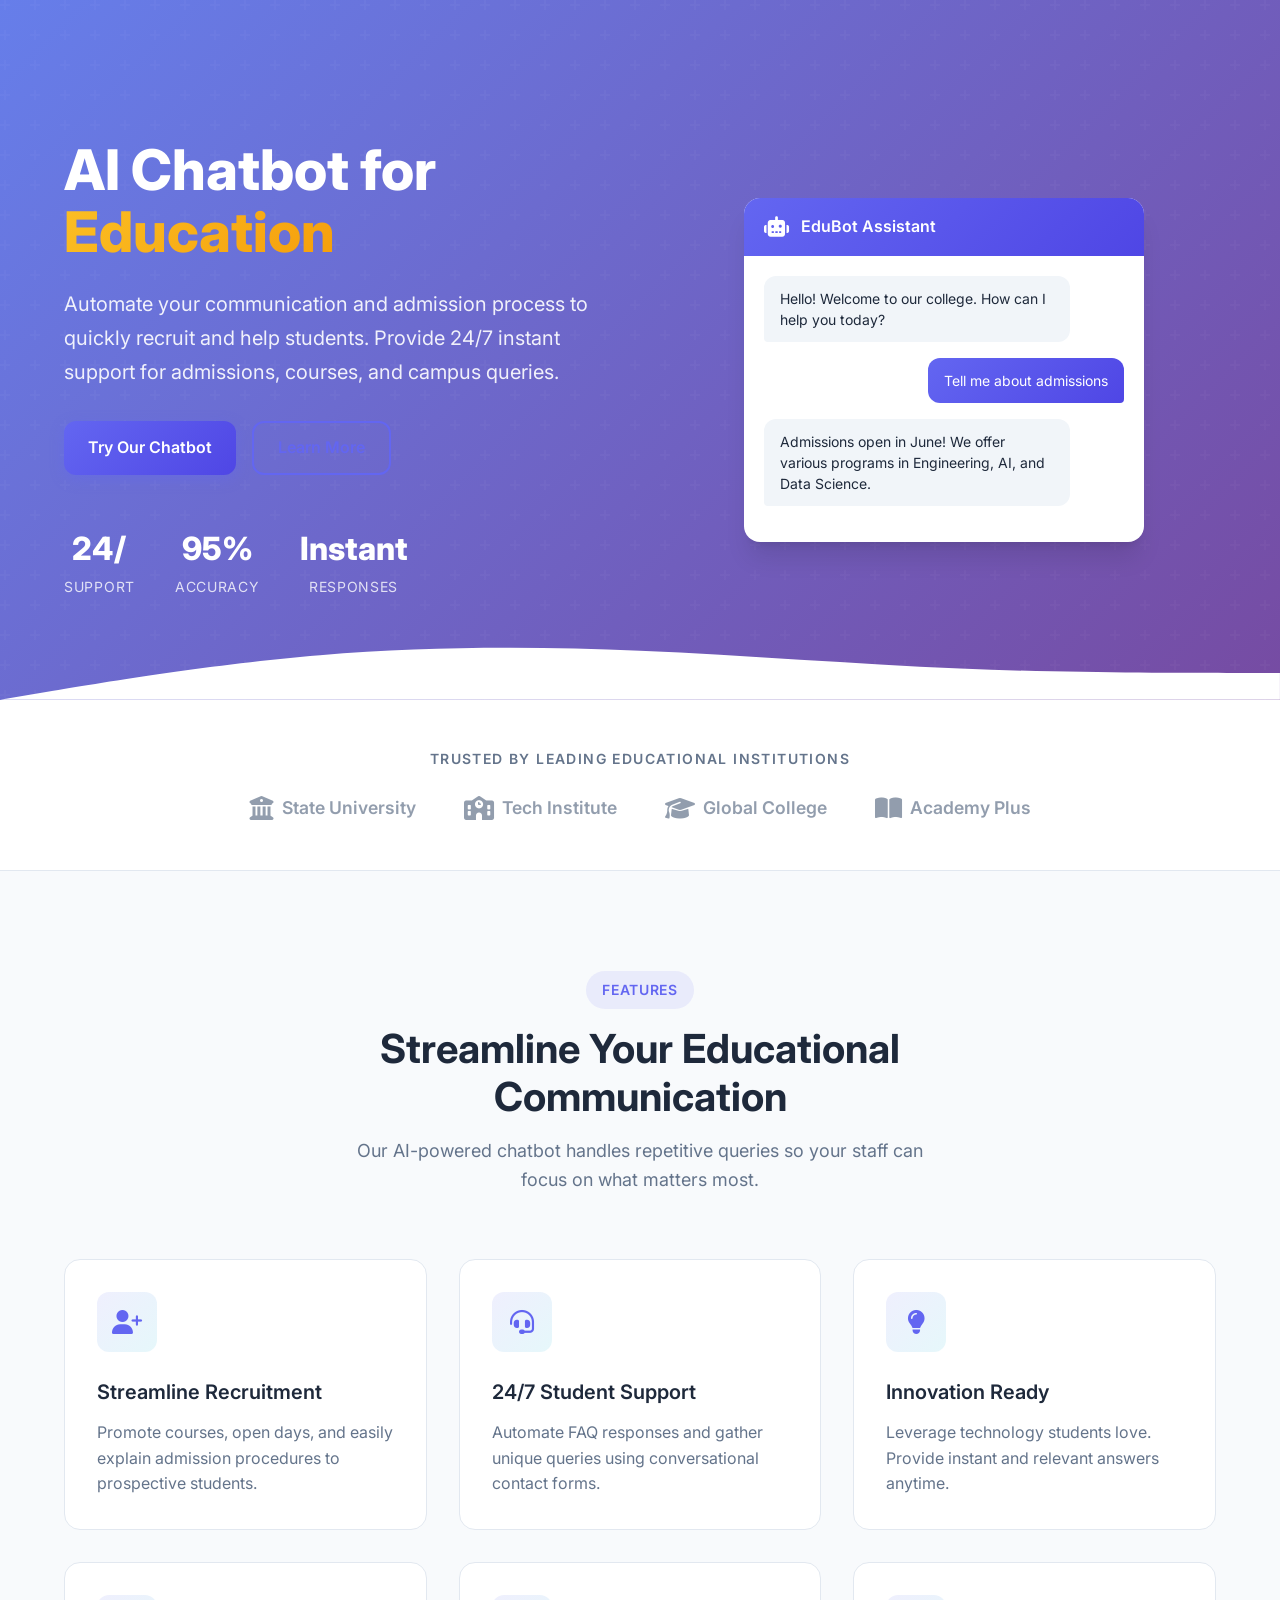
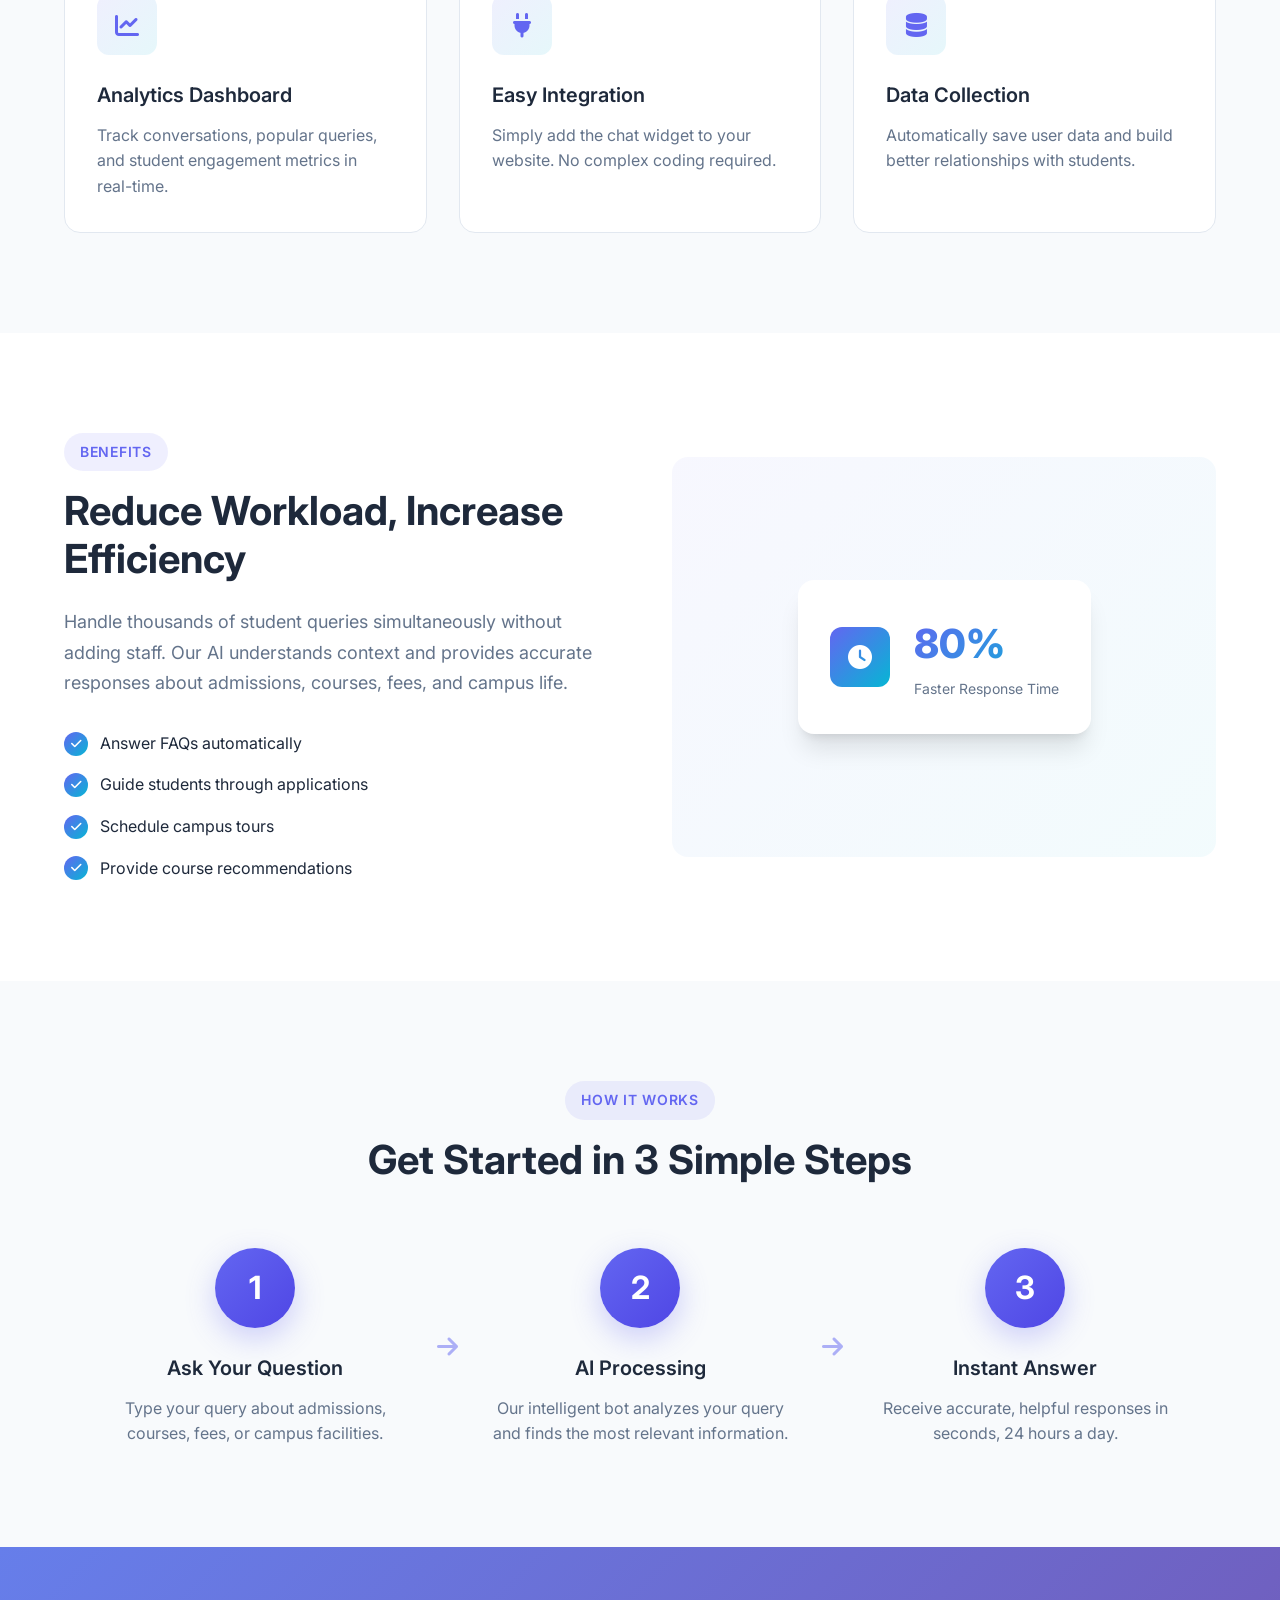
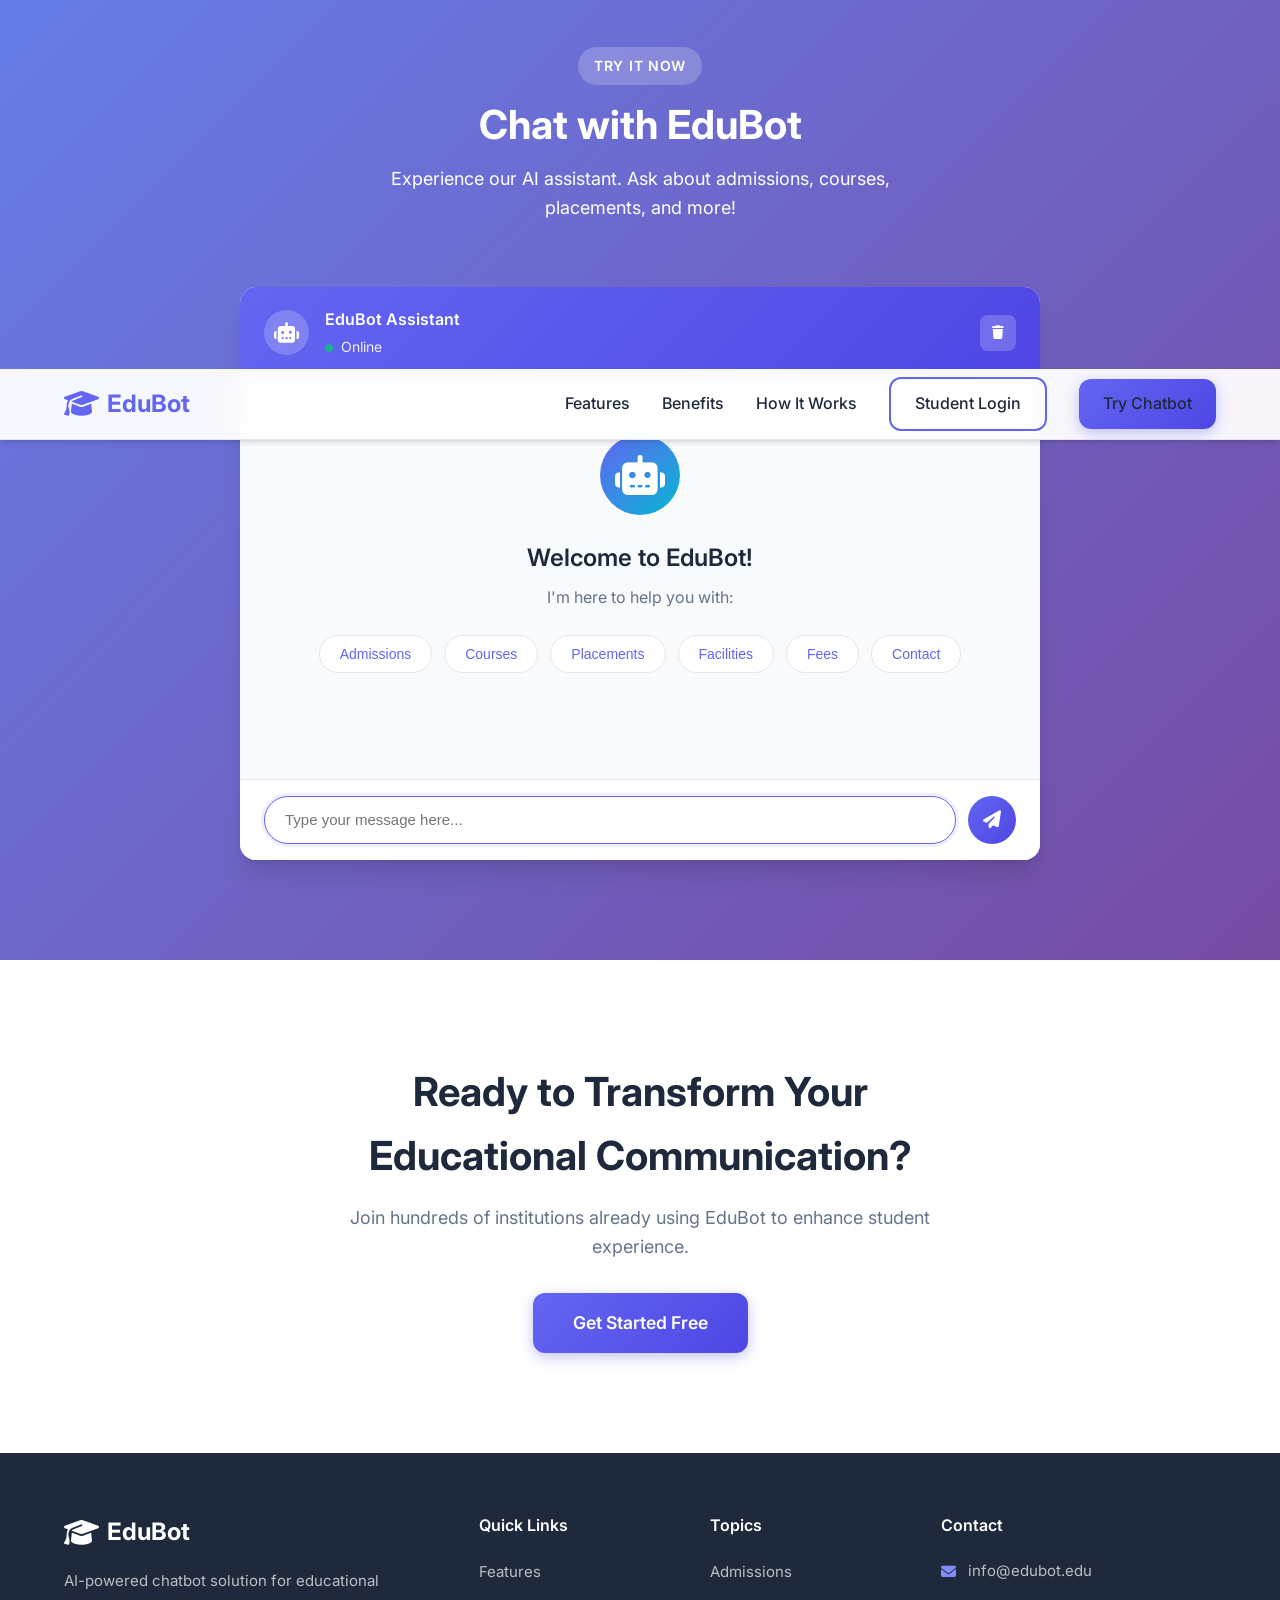
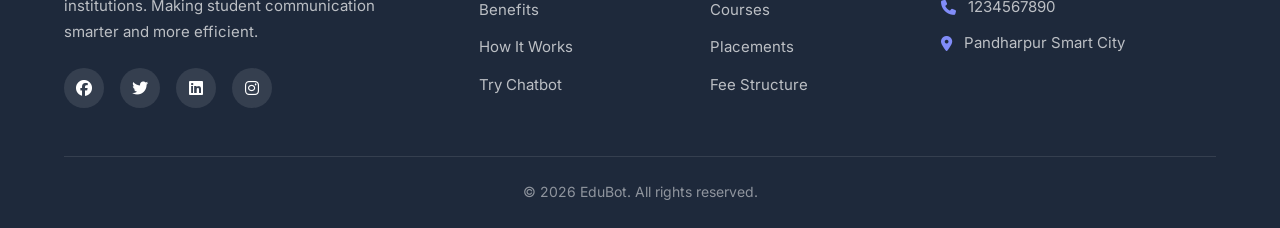
==== frontend/templates/index.html @ 11e08b1c "auth changes" ====
<!DOCTYPE html>
<html lang="en">
<head>
    <meta charset="UTF-8">
    <meta name="viewport" content="width=device-width, initial-scale=1.0">
    <title>EduBot - AI Chatbot for Education</title>
    <link rel="stylesheet" href="/static/style.css">
    <link href="https://fonts.googleapis.com/css2?family=Inter:wght@400;500;600;700&display=swap" rel="stylesheet">
    <link rel="stylesheet" href="https://cdnjs.cloudflare.com/ajax/libs/font-awesome/6.4.0/css/all.min.css">
</head>
<body>
    <!-- Navigation -->
    <nav class="navbar">
        <div class="container">
            <div class="nav-brand">
                <i class="fas fa-graduation-cap"></i>
                <span>EduBot</span>
            </div>
            <ul class="nav-links">
                <li><a href="#features">Features</a></li>
                <li><a href="#benefits">Benefits</a></li>
                <li><a href="#how-it-works">How It Works</a></li>
                <li><a href="/login" class="btn-secondary">Student Login</a></li>
                <li><a href="#chat-section" class="btn-primary">Try Chatbot</a></li>
            </ul>
            <div class="hamburger">
                <span></span>
                <span></span>
                <span></span>
            </div>
        </div>
    </nav>

    <!-- Hero Section -->
    <section class="hero">
        <div class="container">
            <div class="hero-content">
                <h1>AI Chatbot for <span class="gradient-text">Education</span></h1>
                <p>Automate your communication and admission process to quickly recruit and help students. Provide 24/7 instant support for admissions, courses, and campus queries.</p>
                <div class="hero-buttons">
                    <a href="#chat-section" class="btn-primary">Try Our Chatbot</a>
                    <a href="#features" class="btn-secondary">Learn More</a>
                </div>
                <div class="hero-stats">
                    <div class="stat">
                        <span class="stat-number">24/7</span>
                        <span class="stat-label">Support</span>
                    </div>
                    <div class="stat">
                        <span class="stat-number">95%</span>
                        <span class="stat-label">Accuracy</span>
                    </div>
                    <div class="stat">
                        <span class="stat-number">Instant</span>
                        <span class="stat-label">Responses</span>
                    </div>
                </div>
            </div>
            <div class="hero-image">
                <div class="chat-preview">
                    <div class="chat-header">
                        <i class="fas fa-robot"></i>
                        <span>EduBot Assistant</span>
                    </div>
                    <div class="chat-messages">
                        <div class="message bot">
                            <div class="message-content">
                                Hello! Welcome to our college. How can I help you today?
                            </div>
                        </div>
                        <div class="message user">
                            <div class="message-content">
                                Tell me about admissions
                            </div>
                        </div>
                        <div class="message bot">
                            <div class="message-content">
                                Admissions open in June! We offer various programs in Engineering, AI, and Data Science.
                            </div>
                        </div>
                    </div>
                </div>
            </div>
        </div>
        <div class="hero-wave">
            <svg viewBox="0 0 1440 120" fill="none" xmlns="http://www.w3.org/2000/svg">
                <path d="M0 120L60 110C120 100 240 80 360 70C480 60 600 60 720 65C840 70 960 80 1080 85C1200 90 1320 90 1380 90L1440 90V120H1380C1320 120 1200 120 1080 120C960 120 840 120 720 120C600 120 480 120 360 120C240 120 120 120 60 120H0Z" fill="white"/>
            </svg>
        </div>
    </section>

    <!-- Trusted By Section -->
    <section class="trusted-by">
        <div class="container">
            <p class="trusted-text">Trusted by leading educational institutions</p>
            <div class="logos">
                <div class="logo"><i class="fas fa-university"></i> State University</div>
                <div class="logo"><i class="fas fa-school"></i> Tech Institute</div>
                <div class="logo"><i class="fas fa-graduation-cap"></i> Global College</div>
                <div class="logo"><i class="fas fa-book-open"></i> Academy Plus</div>
            </div>
        </div>
    </section>

    <!-- Features Section -->
    <section id="features" class="features">
        <div class="container">
            <div class="section-header">
                <span class="section-tag">Features</span>
                <h2>Streamline Your Educational Communication</h2>
                <p>Our AI-powered chatbot handles repetitive queries so your staff can focus on what matters most.</p>
            </div>
            <div class="features-grid">
                <div class="feature-card">
                    <div class="feature-icon">
                        <i class="fas fa-user-plus"></i>
                    </div>
                    <h3>Streamline Recruitment</h3>
                    <p>Promote courses, open days, and easily explain admission procedures to prospective students.</p>
                </div>
                <div class="feature-card">
                    <div class="feature-icon">
                        <i class="fas fa-headset"></i>
                    </div>
                    <h3>24/7 Student Support</h3>
                    <p>Automate FAQ responses and gather unique queries using conversational contact forms.</p>
                </div>
                <div class="feature-card">
                    <div class="feature-icon">
                        <i class="fas fa-lightbulb"></i>
                    </div>
                    <h3>Innovation Ready</h3>
                    <p>Leverage technology students love. Provide instant and relevant answers anytime.</p>
                </div>
                <div class="feature-card">
                    <div class="feature-icon">
                        <i class="fas fa-chart-line"></i>
                    </div>
                    <h3>Analytics Dashboard</h3>
                    <p>Track conversations, popular queries, and student engagement metrics in real-time.</p>
                </div>
                <div class="feature-card">
                    <div class="feature-icon">
                        <i class="fas fa-plug"></i>
                    </div>
                    <h3>Easy Integration</h3>
                    <p>Simply add the chat widget to your website. No complex coding required.</p>
                </div>
                <div class="feature-card">
                    <div class="feature-icon">
                        <i class="fas fa-database"></i>
                    </div>
                    <h3>Data Collection</h3>
                    <p>Automatically save user data and build better relationships with students.</p>
                </div>
            </div>
        </div>
    </section>

    <!-- Benefits Section -->
    <section id="benefits" class="benefits">
        <div class="container">
            <div class="benefit-row">
                <div class="benefit-content">
                    <span class="section-tag">Benefits</span>
                    <h2>Reduce Workload, Increase Efficiency</h2>
                    <p>Handle thousands of student queries simultaneously without adding staff. Our AI understands context and provides accurate responses about admissions, courses, fees, and campus life.</p>
                    <ul class="benefit-list">
                        <li><i class="fas fa-check"></i> Answer FAQs automatically</li>
                        <li><i class="fas fa-check"></i> Guide students through applications</li>
                        <li><i class="fas fa-check"></i> Schedule campus tours</li>
                        <li><i class="fas fa-check"></i> Provide course recommendations</li>
                    </ul>
                </div>
                <div class="benefit-image">
                    <div class="floating-card">
                        <i class="fas fa-clock"></i>
                        <div>
                            <span class="card-number">80%</span>
                            <span class="card-text">Faster Response Time</span>
                        </div>
                    </div>
                </div>
            </div>
        </div>
    </section>

    <!-- How It Works Section -->
    <section id="how-it-works" class="how-it-works">
        <div class="container">
            <div class="section-header">
                <span class="section-tag">How It Works</span>
                <h2>Get Started in 3 Simple Steps</h2>
            </div>
            <div class="steps">
                <div class="step">
                    <div class="step-number">1</div>
                    <div class="step-content">
                        <h3>Ask Your Question</h3>
                        <p>Type your query about admissions, courses, fees, or campus facilities.</p>
                    </div>
                </div>
                <div class="step-arrow">
                    <i class="fas fa-arrow-right"></i>
                </div>
                <div class="step">
                    <div class="step-number">2</div>
                    <div class="step-content">
                        <h3>AI Processing</h3>
                        <p>Our intelligent bot analyzes your query and finds the most relevant information.</p>
                    </div>
                </div>
                <div class="step-arrow">
                    <i class="fas fa-arrow-right"></i>
                </div>
                <div class="step">
                    <div class="step-number">3</div>
                    <div class="step-content">
                        <h3>Instant Answer</h3>
                        <p>Receive accurate, helpful responses in seconds, 24 hours a day.</p>
                    </div>
                </div>
            </div>
        </div>
    </section>

    <!-- Chat Section -->
    <section id="chat-section" class="chat-section">
        <div class="container">
            <div class="section-header">
                <span class="section-tag">Try It Now</span>
                <h2>Chat with EduBot</h2>
                <p>Experience our AI assistant. Ask about admissions, courses, placements, and more!</p>
            </div>
            <div class="chat-wrapper">
                <div class="chat-container">
                    <div class="chat-header-main">
                        <div class="bot-info">
                            <div class="bot-avatar">
                                <i class="fas fa-robot"></i>
                            </div>
                            <div class="bot-details">
                                <h4>EduBot Assistant</h4>
                                <span class="status"><span class="status-dot"></span> Online</span>
                            </div>
                        </div>
                        <div class="chat-actions">
                            <button class="action-btn" onclick="clearChat()" title="Clear chat">
                                <i class="fas fa-trash"></i>
                            </button>
                        </div>
                    </div>
                    <div id="chatbox" class="chat-messages-main">
                        <div class="welcome-message">
                            <div class="bot-avatar-large">
                                <i class="fas fa-robot"></i>
                            </div>
                            <h3>Welcome to EduBot!</h3>
                            <p>I'm here to help you with:</p>
                            <div class="quick-replies">
                                <button class="quick-reply" onclick="sendQuickReply('Tell me about admissions')">Admissions</button>
                                <button class="quick-reply" onclick="sendQuickReply('What courses do you offer?')">Courses</button>
                                <button class="quick-reply" onclick="sendQuickReply('Placement information')">Placements</button>
                                <button class="quick-reply" onclick="sendQuickReply('Campus facilities')">Facilities</button>
                                <button class="quick-reply" onclick="sendQuickReply('Fee structure')">Fees</button>
                                <button class="quick-reply" onclick="sendQuickReply('Contact information')">Contact</button>
                            </div>
                        </div>
                    </div>
                    <div class="chat-input-area">
                        <div class="input-wrapper">
                            <input type="text" id="userInput" placeholder="Type your message here..." autocomplete="off">
                            <button class="send-btn" onclick="sendMessage()">
                                <i class="fas fa-paper-plane"></i>
                            </button>
                        </div>
                    </div>
                </div>
            </div>
        </div>
    </section>

    <!-- CTA Section -->
    <section class="cta">
        <div class="container">
            <div class="cta-content">
                <h2>Ready to Transform Your Educational Communication?</h2>
                <p>Join hundreds of institutions already using EduBot to enhance student experience.</p>
                <a href="#chat-section" class="btn-primary btn-large">Get Started Free</a>
            </div>
        </div>
    </section>

    <!-- Footer -->
    <footer class="footer">
        <div class="container">
            <div class="footer-grid">
                <div class="footer-brand">
                    <div class="nav-brand">
                        <i class="fas fa-graduation-cap"></i>
                        <span>EduBot</span>
                    </div>
                    <p>AI-powered chatbot solution for educational institutions. Making student communication smarter and more efficient.</p>
                    <div class="social-links">
                        <a href="https://www.facebook.com/share/1XA9D2gf2u/" target="_blank"><i class="fab fa-facebook"></i></a>
                        <a href="www.twitter.com" target="_blank"><i class="fab fa-twitter"></i></a>
                        <a href="https://www.linkedin.com/in/shubham-howal-1192723a1?utm_source=share&utm_campaign=share_via&utm_content=profile&utm_medium=android_app" target="_blank"><i class="fab fa-linkedin"></i></a>
                        <a href="https://www.instagram.com/prathmesh_ingale_5555?igsh=djlpMXYwajVtenNx" target="_blank"><i class="fab fa-instagram"></i></a>
                    </div>
                </div>
                <div class="footer-links">
                    <h4>Quick Links</h4>
                    <ul>
                        <li><a href="#features">Features</a></li>
                        <li><a href="#benefits">Benefits</a></li>
                        <li><a href="#how-it-works">How It Works</a></li>
                        <li><a href="#chat-section">Try Chatbot</a></li>
                    </ul>
                </div>
                <div class="footer-links">
                    <h4>Topics</h4>
                    <ul>
                        <li><a href="#" onclick="sendQuickReply('Admissions'); return false;">Admissions</a></li>
                        <li><a href="#" onclick="sendQuickReply('Courses'); return false;">Courses</a></li>
                        <li><a href="#" onclick="sendQuickReply('Placements'); return false;">Placements</a></li>
                        <li><a href="#" onclick="sendQuickReply('Fees'); return false;">Fee Structure</a></li>
                    </ul>
                </div>
                <div class="footer-contact">
                    <h4>Contact</h4>
                    <p><i class="fas fa-envelope"></i> info@edubot.edu</p>
                    <p><i class="fas fa-phone"></i> 1234567890</p>
                    <p><i class="fas fa-map-marker-alt"></i> Pandharpur Smart City</p>
                </div>
            </div>
            <div class="footer-bottom">
                <p>&copy; 2026 EduBot. All rights reserved.</p>
            </div>
        </div>
    </footer>

    <script src="/static/script.js"></script>
</body>
</html>
---- static/style.css ----
/* ============================================
   EduBot - Education Chatbot Styles
   Modern, Professional Design with Animations
   ============================================ */

/* CSS Variables */
:root {
    --primary-color: #6366f1;
    --primary-dark: #4f46e5;
    --primary-light: #818cf8;
    --secondary-color: #06b6d4;
    --accent-color: #f59e0b;
    --text-dark: #1e293b;
    --text-light: #64748b;
    --text-white: #ffffff;
    --bg-white: #ffffff;
    --bg-light: #f8fafc;
    --bg-gray: #f1f5f9;
    --border-color: #e2e8f0;
    --shadow-sm: 0 1px 2px 0 rgb(0 0 0 / 0.05);
    --shadow-md: 0 4px 6px -1px rgb(0 0 0 / 0.1), 0 2px 4px -2px rgb(0 0 0 / 0.1);
    --shadow-lg: 0 10px 15px -3px rgb(0 0 0 / 0.1), 0 4px 6px -4px rgb(0 0 0 / 0.1);
    --shadow-xl: 0 20px 25px -5px rgb(0 0 0 / 0.1), 0 8px 10px -6px rgb(0 0 0 / 0.1);
    --radius-sm: 0.375rem;
    --radius-md: 0.5rem;
    --radius-lg: 0.75rem;
    --radius-xl: 1rem;
    --radius-full: 9999px;
    --transition-fast: 150ms ease;
    --transition-normal: 300ms ease;
    --transition-slow: 500ms ease;
}

/* Reset & Base */
*, *::before, *::after {
    margin: 0;
    padding: 0;
    box-sizing: border-box;
}

html {
    scroll-behavior: smooth;
}

body {
    font-family: 'Inter', -apple-system, BlinkMacSystemFont, 'Segoe UI', Roboto, sans-serif;
    font-size: 16px;
    line-height: 1.6;
    color: var(--text-dark);
    background-color: var(--bg-white);
    overflow-x: hidden;
}

a {
    text-decoration: none;
    color: inherit;
    transition: color var(--transition-fast);
}

ul {
    list-style: none;
}

img {
    max-width: 100%;
    height: auto;
}

.container {
    max-width: 1200px;
    margin: 0 auto;
    padding: 0 1.5rem;
}

/* ============================================
   Animations
   ============================================ */

@keyframes fadeInUp {
    from {
        opacity: 0;
        transform: translateY(30px);
    }
    to {
        opacity: 1;
        transform: translateY(0);
    }
}

@keyframes fadeIn {
    from { opacity: 0; }
    to { opacity: 1; }
}

@keyframes slideInLeft {
    from {
        opacity: 0;
        transform: translateX(-50px);
    }
    to {
        opacity: 1;
        transform: translateX(0);
    }
}

@keyframes slideInRight {
    from {
        opacity: 0;
        transform: translateX(50px);
    }
    to {
        opacity: 1;
        transform: translateX(0);
    }
}

@keyframes float {
    0%, 100% {
        transform: translateY(0);
    }
    50% {
        transform: translateY(-10px);
    }
}

@keyframes pulse {
    0%, 100% {
        transform: scale(1);
        opacity: 1;
    }
    50% {
        transform: scale(1.05);
        opacity: 0.8;
    }
}

@keyframes typing {
    0%, 100% { opacity: 1; }
    50% { opacity: 0.3; }
}

@keyframes bounce {
    0%, 100% { transform: translateY(0); }
    50% { transform: translateY(-5px); }
}

@keyframes shimmer {
    0% { background-position: -200% 0; }
    100% { background-position: 200% 0; }
}

@keyframes rotate {
    from { transform: rotate(0deg); }
    to { transform: rotate(360deg); }
}

.animate-fadeInUp {
    animation: fadeInUp 0.6s ease forwards;
}

.animate-fadeIn {
    animation: fadeIn 0.6s ease forwards;
}

.animate-float {
    animation: float 3s ease-in-out infinite;
}

.animate-pulse {
    animation: pulse 2s ease-in-out infinite;
}

/* ============================================
   Navigation
   ============================================ */

.navbar {
    position: fixed;
    top: 0;
    left: 0;
    right: 0;
    z-index: 1000;
    background: rgba(255, 255, 255, 0.95);
    backdrop-filter: blur(10px);
    border-bottom: 1px solid var(--border-color);
    transition: all var(--transition-normal);
}

.navbar.scrolled {
    box-shadow: var(--shadow-md);
}

.navbar .container {
    display: flex;
    align-items: center;
    justify-content: space-between;
    height: 70px;
}

.nav-brand {
    display: flex;
    align-items: center;
    gap: 0.5rem;
    font-size: 1.5rem;
    font-weight: 700;
    color: var(--primary-color);
}

.nav-brand i {
    font-size: 1.75rem;
}

.nav-links {
    display: flex;
    align-items: center;
    gap: 2rem;
}

.nav-links a {
    font-weight: 500;
    color: var(--text-dark);
    position: relative;
}

.nav-links a::after {
    content: '';
    position: absolute;
    bottom: -4px;
    left: 0;
    width: 0;
    height: 2px;
    background: var(--primary-color);
    transition: width var(--transition-normal);
}

.nav-links a:hover::after {
    width: 100%;
}

.nav-links a:hover {
    color: var(--primary-color);
}

.hamburger {
    display: none;
    flex-direction: column;
    gap: 5px;
    cursor: pointer;
}

.hamburger span {
    width: 25px;
    height: 3px;
    background: var(--text-dark);
    border-radius: 3px;
    transition: all var(--transition-normal);
}

/* ============================================
   Buttons
   ============================================ */

.btn-primary {
    display: inline-flex;
    align-items: center;
    justify-content: center;
    gap: 0.5rem;
    padding: 0.75rem 1.5rem;
    background: linear-gradient(135deg, var(--primary-color), var(--primary-dark));
    color: var(--text-white);
    font-weight: 600;
    border-radius: var(--radius-lg);
    border: none;
    cursor: pointer;
    transition: all var(--transition-normal);
    box-shadow: 0 4px 14px 0 rgba(99, 102, 241, 0.39);
}

.btn-primary:hover {
    transform: translateY(-2px);
    box-shadow: 0 6px 20px rgba(99, 102, 241, 0.5);
}

.btn-secondary {
    display: inline-flex;
    align-items: center;
    justify-content: center;
    gap: 0.5rem;
    padding: 0.75rem 1.5rem;
    background: transparent;
    color: var(--primary-color);
    font-weight: 600;
    border-radius: var(--radius-lg);
    border: 2px solid var(--primary-color);
    cursor: pointer;
    transition: all var(--transition-normal);
}

.btn-secondary:hover {
    background: var(--primary-color);
    color: var(--text-white);
    transform: translateY(-2px);
}

.btn-large {
    padding: 1rem 2.5rem;
    font-size: 1.1rem;
}

/* ============================================
   Hero Section
   ============================================ */

.hero {
    position: relative;
    padding: 140px 0 100px;
    background: linear-gradient(135deg, #667eea 0%, #764ba2 100%);
    overflow: hidden;
}

.hero::before {
    content: '';
    position: absolute;
    top: 0;
    left: 0;
    right: 0;
    bottom: 0;
    background: url("data:image/svg+xml,%3Csvg width='60' height='60' viewBox='0 0 60 60' xmlns='http://www.w3.org/2000/svg'%3E%3Cg fill='none' fill-rule='evenodd'%3E%3Cg fill='%23ffffff' fill-opacity='0.05'%3E%3Cpath d='M36 34v-4h-2v4h-4v2h4v4h2v-4h4v-2h-4zm0-30V0h-2v4h-4v2h4v4h2V6h4V4h-4zM6 34v-4H4v4H0v2h4v4h2v-4h4v-2H6zM6 4V0H4v4H0v2h4v4h2V6h4V4H6z'/%3E%3C/g%3E%3C/g%3E%3C/svg%3E");
    opacity: 0.5;
}

.hero .container {
    position: relative;
    display: grid;
    grid-template-columns: 1fr 1fr;
    gap: 4rem;
    align-items: center;
}

.hero-content {
    animation: fadeInUp 0.8s ease forwards;
}

.hero-content h1 {
    font-size: 3.5rem;
    font-weight: 800;
    line-height: 1.1;
    color: var(--text-white);
    margin-bottom: 1.5rem;
}

.gradient-text {
    background: linear-gradient(135deg, #fbbf24, #f59e0b);
    -webkit-background-clip: text;
    -webkit-text-fill-color: transparent;
    background-clip: text;
}

.hero-content p {
    font-size: 1.25rem;
    color: rgba(255, 255, 255, 0.9);
    margin-bottom: 2rem;
    line-height: 1.7;
}

.hero-buttons {
    display: flex;
    gap: 1rem;
    margin-bottom: 3rem;
}

.hero-stats {
    display: flex;
    gap: 2.5rem;
}

.stat {
    text-align: center;
}

.stat-number {
    display: block;
    font-size: 2rem;
    font-weight: 800;
    color: var(--text-white);
}

.stat-label {
    font-size: 0.875rem;
    color: rgba(255, 255, 255, 0.8);
    text-transform: uppercase;
    letter-spacing: 0.05em;
}

/* Hero Chat Preview */
.hero-image {
    animation: slideInRight 0.8s ease forwards;
    animation-delay: 0.2s;
    opacity: 0;
}

.chat-preview {
    background: var(--bg-white);
    border-radius: var(--radius-xl);
    box-shadow: var(--shadow-xl);
    overflow: hidden;
    max-width: 400px;
    margin: 0 auto;
    animation: float 4s ease-in-out infinite;
}

.chat-header {
    display: flex;
    align-items: center;
    gap: 0.75rem;
    padding: 1rem 1.25rem;
    background: linear-gradient(135deg, var(--primary-color), var(--primary-dark));
    color: var(--text-white);
}

.chat-header i {
    font-size: 1.25rem;
}

.chat-header span {
    font-weight: 600;
}

.chat-messages {
    padding: 1.25rem;
    min-height: 250px;
}

.message {
    margin-bottom: 1rem;
    animation: fadeInUp 0.4s ease forwards;
}

.message.bot {
    text-align: left;
}

.message.user {
    text-align: right;
}

.message-content {
    display: inline-block;
    padding: 0.75rem 1rem;
    border-radius: var(--radius-lg);
    max-width: 85%;
    font-size: 0.875rem;
    line-height: 1.5;
}

.message.bot .message-content {
    background: var(--bg-gray);
    color: var(--text-dark);
    border-bottom-left-radius: 4px;
}

.message.user .message-content {
    background: linear-gradient(135deg, var(--primary-color), var(--primary-dark));
    color: var(--text-white);
    border-bottom-right-radius: 4px;
}

.hero-wave {
    position: absolute;
    bottom: 0;
    left: 0;
    right: 0;
    line-height: 0;
}

.hero-wave svg {
    width: 100%;
    height: auto;
}

/* ============================================
   Trusted By Section
   ============================================ */

.trusted-by {
    padding: 3rem 0;
    background: var(--bg-white);
    border-bottom: 1px solid var(--border-color);
}

.trusted-text {
    text-align: center;
    font-size: 0.875rem;
    font-weight: 600;
    text-transform: uppercase;
    letter-spacing: 0.1em;
    color: var(--text-light);
    margin-bottom: 1.5rem;
}

.logos {
    display: flex;
    justify-content: center;
    align-items: center;
    gap: 3rem;
    flex-wrap: wrap;
}

.logo {
    display: flex;
    align-items: center;
    gap: 0.5rem;
    font-size: 1.1rem;
    font-weight: 600;
    color: var(--text-light);
    opacity: 0.7;
    transition: opacity var(--transition-normal);
}

.logo:hover {
    opacity: 1;
}

.logo i {
    font-size: 1.5rem;
}

/* ============================================
   Section Headers
   ============================================ */

.section-header {
    text-align: center;
    max-width: 600px;
    margin: 0 auto 4rem;
}

.section-tag {
    display: inline-block;
    padding: 0.5rem 1rem;
    background: rgba(99, 102, 241, 0.1);
    color: var(--primary-color);
    font-size: 0.875rem;
    font-weight: 600;
    text-transform: uppercase;
    letter-spacing: 0.05em;
    border-radius: var(--radius-full);
    margin-bottom: 1rem;
}

.section-header h2 {
    font-size: 2.5rem;
    font-weight: 700;
    color: var(--text-dark);
    margin-bottom: 1rem;
    line-height: 1.2;
}

.section-header p {
    font-size: 1.125rem;
    color: var(--text-light);
}

/* ============================================
   Features Section
   ============================================ */

.features {
    padding: 100px 0;
    background: var(--bg-light);
}

.features-grid {
    display: grid;
    grid-template-columns: repeat(auto-fit, minmax(350px, 1fr));
    gap: 2rem;
}

.feature-card {
    background: var(--bg-white);
    padding: 2rem;
    border-radius: var(--radius-xl);
    border: 1px solid var(--border-color);
    transition: all var(--transition-normal);
    position: relative;
    overflow: hidden;
}

.feature-card::before {
    content: '';
    position: absolute;
    top: 0;
    left: 0;
    right: 0;
    height: 4px;
    background: linear-gradient(90deg, var(--primary-color), var(--secondary-color));
    transform: scaleX(0);
    transition: transform var(--transition-normal);
}

.feature-card:hover {
    transform: translateY(-5px);
    box-shadow: var(--shadow-xl);
    border-color: transparent;
}

.feature-card:hover::before {
    transform: scaleX(1);
}

.feature-icon {
    width: 60px;
    height: 60px;
    background: linear-gradient(135deg, rgba(99, 102, 241, 0.1), rgba(6, 182, 212, 0.1));
    border-radius: var(--radius-lg);
    display: flex;
    align-items: center;
    justify-content: center;
    margin-bottom: 1.5rem;
    transition: all var(--transition-normal);
}

.feature-card:hover .feature-icon {
    background: linear-gradient(135deg, var(--primary-color), var(--secondary-color));
    transform: scale(1.1);
}

.feature-icon i {
    font-size: 1.5rem;
    color: var(--primary-color);
    transition: color var(--transition-normal);
}

.feature-card:hover .feature-icon i {
    color: var(--text-white);
}

.feature-card h3 {
    font-size: 1.25rem;
    font-weight: 600;
    color: var(--text-dark);
    margin-bottom: 0.75rem;
}

.feature-card p {
    color: var(--text-light);
    line-height: 1.6;
}

/* ============================================
   Benefits Section
   ============================================ */

.benefits {
    padding: 100px 0;
    background: var(--bg-white);
}

.benefit-row {
    display: grid;
    grid-template-columns: 1fr 1fr;
    gap: 4rem;
    align-items: center;
}

.benefit-content .section-tag {
    margin-bottom: 1rem;
}

.benefit-content h2 {
    font-size: 2.5rem;
    font-weight: 700;
    color: var(--text-dark);
    margin-bottom: 1.5rem;
    line-height: 1.2;
}

.benefit-content p {
    font-size: 1.125rem;
    color: var(--text-light);
    margin-bottom: 2rem;
    line-height: 1.7;
}

.benefit-list {
    display: flex;
    flex-direction: column;
    gap: 1rem;
}

.benefit-list li {
    display: flex;
    align-items: center;
    gap: 0.75rem;
    font-size: 1rem;
    color: var(--text-dark);
}

.benefit-list i {
    width: 24px;
    height: 24px;
    background: linear-gradient(135deg, var(--primary-color), var(--secondary-color));
    color: var(--text-white);
    border-radius: 50%;
    display: flex;
    align-items: center;
    justify-content: center;
    font-size: 0.75rem;
}

.benefit-image {
    position: relative;
    display: flex;
    justify-content: center;
    align-items: center;
    min-height: 400px;
    background: linear-gradient(135deg, rgba(99, 102, 241, 0.05), rgba(6, 182, 212, 0.05));
    border-radius: var(--radius-xl);
}

.floating-card {
    background: var(--bg-white);
    padding: 2rem;
    border-radius: var(--radius-xl);
    box-shadow: var(--shadow-xl);
    display: flex;
    align-items: center;
    gap: 1.5rem;
    animation: float 3s ease-in-out infinite;
}

.floating-card i {
    width: 60px;
    height: 60px;
    background: linear-gradient(135deg, var(--primary-color), var(--secondary-color));
    color: var(--text-white);
    border-radius: var(--radius-lg);
    display: flex;
    align-items: center;
    justify-content: center;
    font-size: 1.5rem;
}

.card-number {
    display: block;
    font-size: 2.5rem;
    font-weight: 800;
    background: linear-gradient(135deg, var(--primary-color), var(--secondary-color));
    -webkit-background-clip: text;
    -webkit-text-fill-color: transparent;
    background-clip: text;
}

.card-text {
    font-size: 0.875rem;
    color: var(--text-light);
}

/* ============================================
   How It Works Section
   ============================================ */

.how-it-works {
    padding: 100px 0;
    background: var(--bg-light);
}

.steps {
    display: flex;
    align-items: center;
    justify-content: center;
    gap: 2rem;
    flex-wrap: wrap;
}

.step {
    flex: 1;
    min-width: 250px;
    max-width: 300px;
    text-align: center;
}

.step-number {
    width: 80px;
    height: 80px;
    background: linear-gradient(135deg, var(--primary-color), var(--primary-dark));
    color: var(--text-white);
    font-size: 2rem;
    font-weight: 700;
    border-radius: 50%;
    display: flex;
    align-items: center;
    justify-content: center;
    margin: 0 auto 1.5rem;
    box-shadow: 0 10px 30px rgba(99, 102, 241, 0.3);
    transition: transform var(--transition-normal);
}

.step:hover .step-number {
    transform: scale(1.1) rotate(5deg);
}

.step-content h3 {
    font-size: 1.25rem;
    font-weight: 600;
    color: var(--text-dark);
    margin-bottom: 0.75rem;
}

.step-content p {
    color: var(--text-light);
    line-height: 1.6;
}

.step-arrow {
    color: var(--primary-color);
    font-size: 1.5rem;
    opacity: 0.5;
    animation: bounce 1s ease-in-out infinite;
}

/* ============================================
   Chat Section
   ============================================ */

.chat-section {
    padding: 100px 0;
    background: linear-gradient(135deg, #667eea 0%, #764ba2 100%);
}

.chat-section .section-header h2,
.chat-section .section-header p {
    color: var(--text-white);
}

.chat-section .section-tag {
    background: rgba(255, 255, 255, 0.2);
    color: var(--text-white);
}

.chat-wrapper {
    max-width: 800px;
    margin: 0 auto;
}

.chat-container {
    background: var(--bg-white);
    border-radius: var(--radius-xl);
    box-shadow: var(--shadow-xl);
    overflow: hidden;
}

.chat-header-main {
    display: flex;
    align-items: center;
    justify-content: space-between;
    padding: 1.25rem 1.5rem;
    background: linear-gradient(135deg, var(--primary-color), var(--primary-dark));
    color: var(--text-white);
}

.bot-info {
    display: flex;
    align-items: center;
    gap: 1rem;
}

.bot-avatar {
    width: 45px;
    height: 45px;
    background: rgba(255, 255, 255, 0.2);
    border-radius: 50%;
    display: flex;
    align-items: center;
    justify-content: center;
    font-size: 1.25rem;
}

.bot-details h4 {
    font-size: 1rem;
    font-weight: 600;
    margin-bottom: 0.25rem;
}

.status {
    display: flex;
    align-items: center;
    gap: 0.5rem;
    font-size: 0.875rem;
    opacity: 0.9;
}

.status-dot {
    width: 8px;
    height: 8px;
    background: #10b981;
    border-radius: 50%;
    animation: pulse 2s ease-in-out infinite;
}

.chat-actions {
    display: flex;
    gap: 0.5rem;
}

.action-btn {
    width: 36px;
    height: 36px;
    background: rgba(255, 255, 255, 0.2);
    border: none;
    border-radius: var(--radius-md);
    color: var(--text-white);
    cursor: pointer;
    transition: all var(--transition-fast);
    display: flex;
    align-items: center;
    justify-content: center;
}

.action-btn:hover {
    background: rgba(255, 255, 255, 0.3);
    transform: scale(1.05);
}

.chat-messages-main {
    height: 400px;
    overflow-y: auto;
    padding: 1.5rem;
    background: var(--bg-light);
}

.welcome-message {
    text-align: center;
    padding: 2rem;
}

.bot-avatar-large {
    width: 80px;
    height: 80px;
    background: linear-gradient(135deg, var(--primary-color), var(--secondary-color));
    border-radius: 50%;
    display: flex;
    align-items: center;
    justify-content: center;
    margin: 0 auto 1.5rem;
    font-size: 2.5rem;
    color: var(--text-white);
    animation: float 3s ease-in-out infinite;
}

.welcome-message h3 {
    font-size: 1.5rem;
    font-weight: 600;
    color: var(--text-dark);
    margin-bottom: 0.5rem;
}

.welcome-message p {
    color: var(--text-light);
    margin-bottom: 1.5rem;
}

.quick-replies {
    display: flex;
    flex-wrap: wrap;
    justify-content: center;
    gap: 0.75rem;
}

.quick-reply {
    padding: 0.625rem 1.25rem;
    background: var(--bg-white);
    border: 1px solid var(--border-color);
    border-radius: var(--radius-full);
    color: var(--primary-color);
    font-size: 0.875rem;
    font-weight: 500;
    cursor: pointer;
    transition: all var(--transition-fast);
}

.quick-reply:hover {
    background: var(--primary-color);
    color: var(--text-white);
    border-color: var(--primary-color);
    transform: translateY(-2px);
    box-shadow: var(--shadow-md);
}

.chat-message {
    display: flex;
    gap: 0.75rem;
    margin-bottom: 1rem;
    animation: fadeInUp 0.3s ease forwards;
}

.chat-message.user {
    flex-direction: row-reverse;
}

.message-avatar {
    width: 36px;
    height: 36px;
    border-radius: 50%;
    display: flex;
    align-items: center;
    justify-content: center;
    font-size: 0.875rem;
    flex-shrink: 0;
}

.chat-message.bot .message-avatar {
    background: linear-gradient(135deg, var(--primary-color), var(--secondary-color));
    color: var(--text-white);
}

.chat-message.user .message-avatar {
    background: var(--bg-gray);
    color: var(--text-dark);
}

.message-bubble {
    max-width: 70%;
    padding: 0.875rem 1rem;
    border-radius: var(--radius-lg);
    font-size: 0.9375rem;
    line-height: 1.5;
}

.chat-message.bot .message-bubble {
    background: var(--bg-white);
    color: var(--text-dark);
    border-bottom-left-radius: 4px;
    box-shadow: var(--shadow-sm);
}

.chat-message.user .message-bubble {
    background: linear-gradient(135deg, var(--primary-color), var(--primary-dark));
    color: var(--text-white);
    border-bottom-right-radius: 4px;
}

.message-time {
    font-size: 0.75rem;
    color: var(--text-light);
    margin-top: 0.25rem;
    text-align: right;
}

.typing-indicator {
    display: flex;
    align-items: center;
    gap: 0.25rem;
    padding: 1rem;
}

.typing-indicator span {
    width: 8px;
    height: 8px;
    background: var(--primary-color);
    border-radius: 50%;
    animation: typing 1.4s ease-in-out infinite;
}

.typing-indicator span:nth-child(2) {
    animation-delay: 0.2s;
}

.typing-indicator span:nth-child(3) {
    animation-delay: 0.4s;
}

.chat-input-area {
    padding: 1rem 1.5rem;
    background: var(--bg-white);
    border-top: 1px solid var(--border-color);
}

.input-wrapper {
    display: flex;
    gap: 0.75rem;
}

#userInput {
    flex: 1;
    padding: 0.875rem 1.25rem;
    border: 1px solid var(--border-color);
    border-radius: var(--radius-full);
    font-size: 0.9375rem;
    outline: none;
    transition: all var(--transition-fast);
}

#userInput:focus {
    border-color: var(--primary-color);
    box-shadow: 0 0 0 3px rgba(99, 102, 241, 0.1);
}

.send-btn {
    width: 48px;
    height: 48px;
    background: linear-gradient(135deg, var(--primary-color), var(--primary-dark));
    border: none;
    border-radius: 50%;
    color: var(--text-white);
    font-size: 1.125rem;
    cursor: pointer;
    transition: all var(--transition-fast);
    display: flex;
    align-items: center;
    justify-content: center;
}

.send-btn:hover {
    transform: scale(1.05);
    box-shadow: 0 4px 12px rgba(99, 102, 241, 0.4);
}

.send-btn:active {
    transform: scale(0.95);
}

/* Scrollbar Styling */
.chat-messages-main::-webkit-scrollbar {
    width: 6px;
}

.chat-messages-main::-webkit-scrollbar-track {
    background: transparent;
}

.chat-messages-main::-webkit-scrollbar-thumb {
    background: var(--border-color);
    border-radius: 3px;
}

.chat-messages-main::-webkit-scrollbar-thumb:hover {
    background: var(--text-light);
}

/* ============================================
   CTA Section
   ============================================ */

.cta {
    padding: 100px 0;
    background: var(--bg-white);
    text-align: center;
}

.cta-content {
    max-width: 600px;
    margin: 0 auto;
}

.cta-content h2 {
    font-size: 2.5rem;
    font-weight: 700;
    color: var(--text-dark);
    margin-bottom: 1rem;
}

.cta-content p {
    font-size: 1.125rem;
    color: var(--text-light);
    margin-bottom: 2rem;
}

/* ============================================
   Footer
   ============================================ */

.footer {
    padding: 60px 0 0;
    background: var(--text-dark);
    color: var(--text-white);
}

.footer-grid {
    display: grid;
    grid-template-columns: 2fr 1fr 1fr 1.5fr;
    gap: 3rem;
    margin-bottom: 3rem;
}

.footer-brand .nav-brand {
    color: var(--text-white);
    margin-bottom: 1rem;
}

.footer-brand p {
    color: rgba(255, 255, 255, 0.7);
    font-size: 0.9375rem;
    line-height: 1.7;
    margin-bottom: 1.5rem;
}

.social-links {
    display: flex;
    gap: 1rem;
}

.social-links a {
    width: 40px;
    height: 40px;
    background: rgba(255, 255, 255, 0.1);
    border-radius: 50%;
    display: flex;
    align-items: center;
    justify-content: center;
    color: var(--text-white);
    transition: all var(--transition-fast);
}

.social-links a:hover {
    background: var(--primary-color);
    transform: translateY(-3px);
}

.footer-links h4,
.footer-contact h4 {
    font-size: 1rem;
    font-weight: 600;
    margin-bottom: 1.25rem;
    color: var(--text-white);
}

.footer-links ul {
    display: flex;
    flex-direction: column;
    gap: 0.75rem;
}

.footer-links a {
    color: rgba(255, 255, 255, 0.7);
    font-size: 0.9375rem;
    transition: color var(--transition-fast);
}

.footer-links a:hover {
    color: var(--primary-light);
}

.footer-contact p {
    display: flex;
    align-items: center;
    gap: 0.75rem;
    color: rgba(255, 255, 255, 0.7);
    font-size: 0.9375rem;
    margin-bottom: 0.75rem;
}

.footer-contact i {
    color: var(--primary-light);
}

.footer-bottom {
    padding: 1.5rem 0;
    border-top: 1px solid rgba(255, 255, 255, 0.1);
    text-align: center;
}

.footer-bottom p {
    color: rgba(255, 255, 255, 0.5);
    font-size: 0.875rem;
}

/* ============================================
   Responsive Design
   ============================================ */

@media (max-width: 1024px) {
    .hero .container {
        grid-template-columns: 1fr;
        text-align: center;
    }

    .hero-content {
        order: 1;
    }

    .hero-image {
        order: 2;
    }

    .hero-buttons {
        justify-content: center;
    }

    .hero-stats {
        justify-content: center;
    }

    .benefit-row {
        grid-template-columns: 1fr;
        text-align: center;
    }

    .benefit-list {
        align-items: center;
    }

    .footer-grid {
        grid-template-columns: repeat(2, 1fr);
    }
}

@media (max-width: 768px) {
    .nav-links {
        display: none;
    }

    .hamburger {
        display: flex;
    }

    .hero {
        padding: 120px 0 80px;
    }

    .hero-content h1 {
        font-size: 2.5rem;
    }

    .hero-stats {
        flex-direction: column;
        gap: 1.5rem;
    }

    .section-header h2 {
        font-size: 2rem;
    }

    .features-grid {
        grid-template-columns: 1fr;
    }

    .steps {
        flex-direction: column;
    }

    .step-arrow {
        transform: rotate(90deg);
    }

    .quick-replies {
        flex-direction: column;
        align-items: center;
    }

    .quick-reply {
        width: 100%;
        max-width: 250px;
    }

    .footer-grid {
        grid-template-columns: 1fr;
        text-align: center;
    }

    .social-links {
        justify-content: center;
    }

    .footer-contact p {
        justify-content: center;
    }
}

@media (max-width: 480px) {
    .hero-content h1 {
        font-size: 2rem;
    }

    .hero-buttons {
        flex-direction: column;
    }

    .btn-primary,
    .btn-secondary {
        width: 100%;
    }

    .chat-preview {
        max-width: 100%;
    }

    .floating-card {
        flex-direction: column;
        text-align: center;
    }
}

/* ============================================
   Utility Classes
   ============================================ */

.hidden {
    display: none !important;
}

.text-center {
    text-align: center;
}

.mt-1 { margin-top: 0.5rem; }
.mt-2 { margin-top: 1rem; }
.mt-3 { margin-top: 1.5rem; }
.mt-4 { margin-top: 2rem; }

.mb-1 { margin-bottom: 0.5rem; }
.mb-2 { margin-bottom: 1rem; }
.mb-3 { margin-bottom: 1.5rem; }
.mb-4 { margin-bottom: 2rem; }
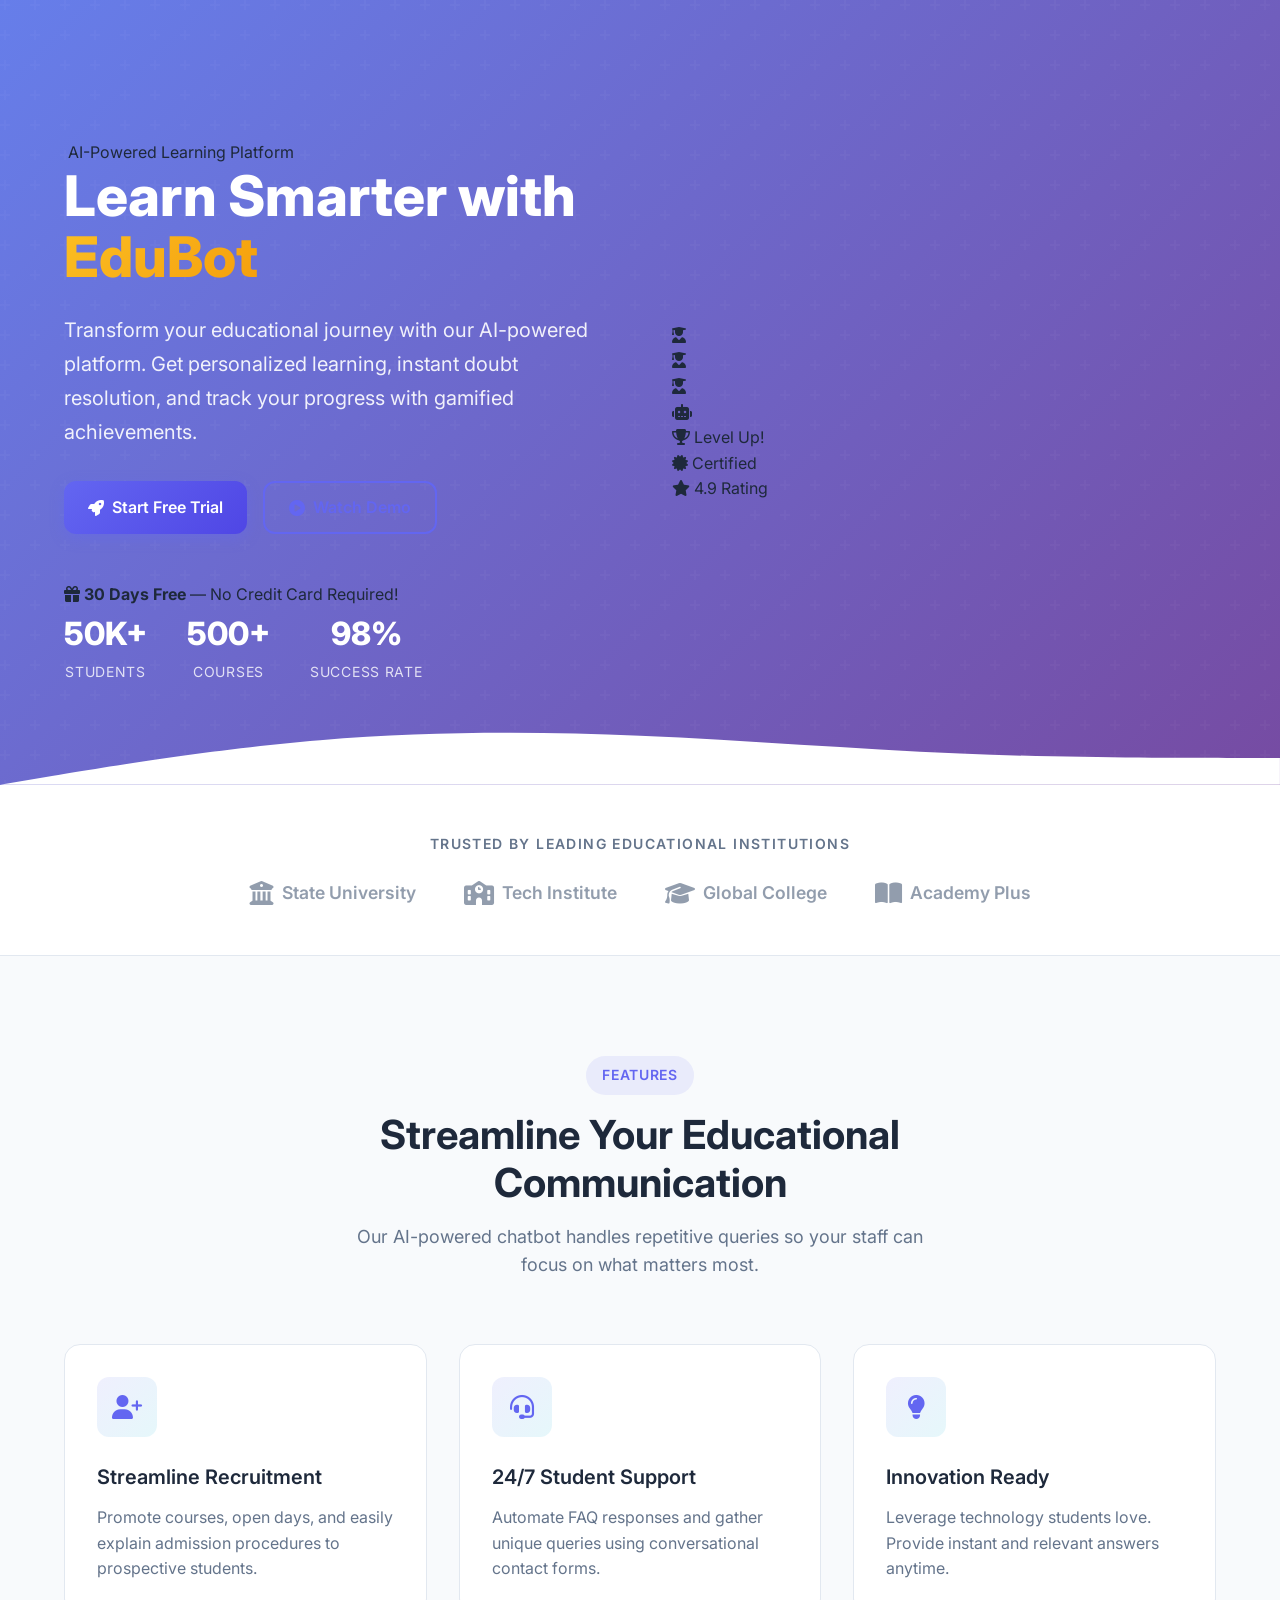
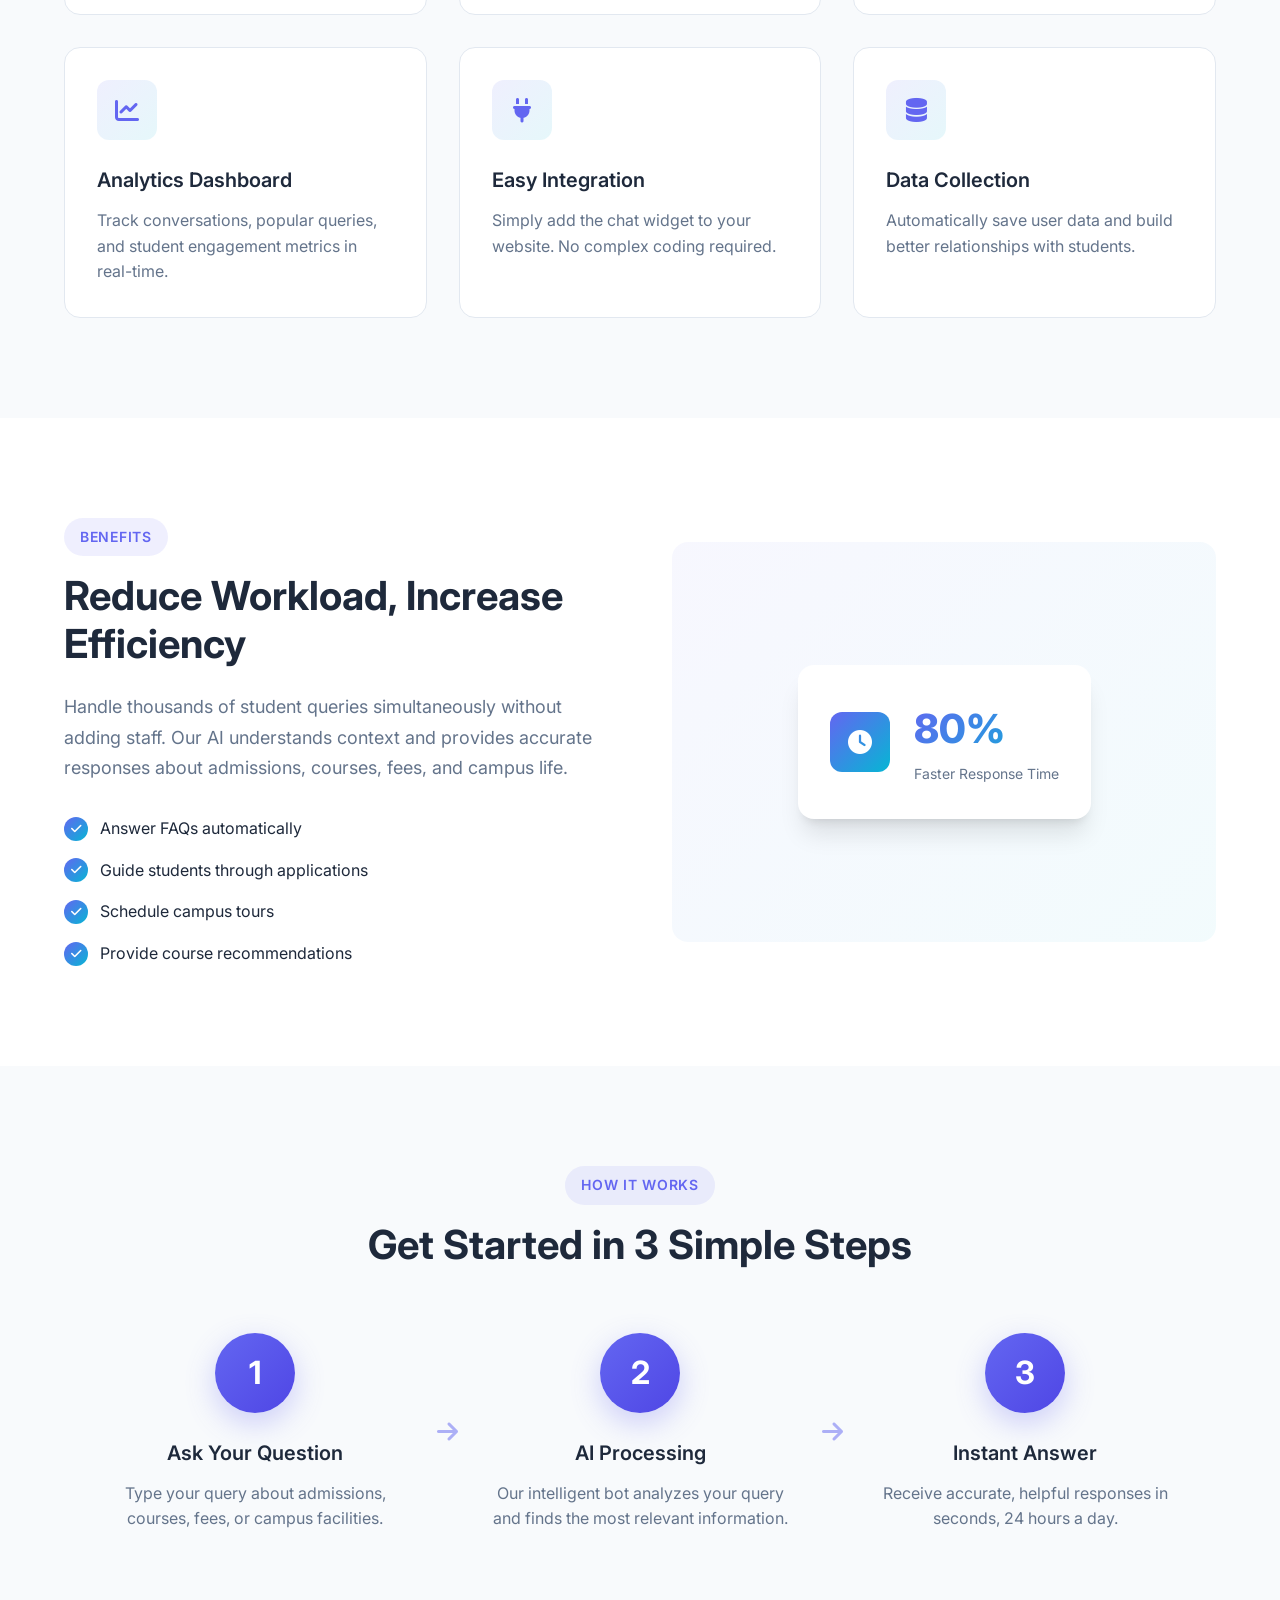
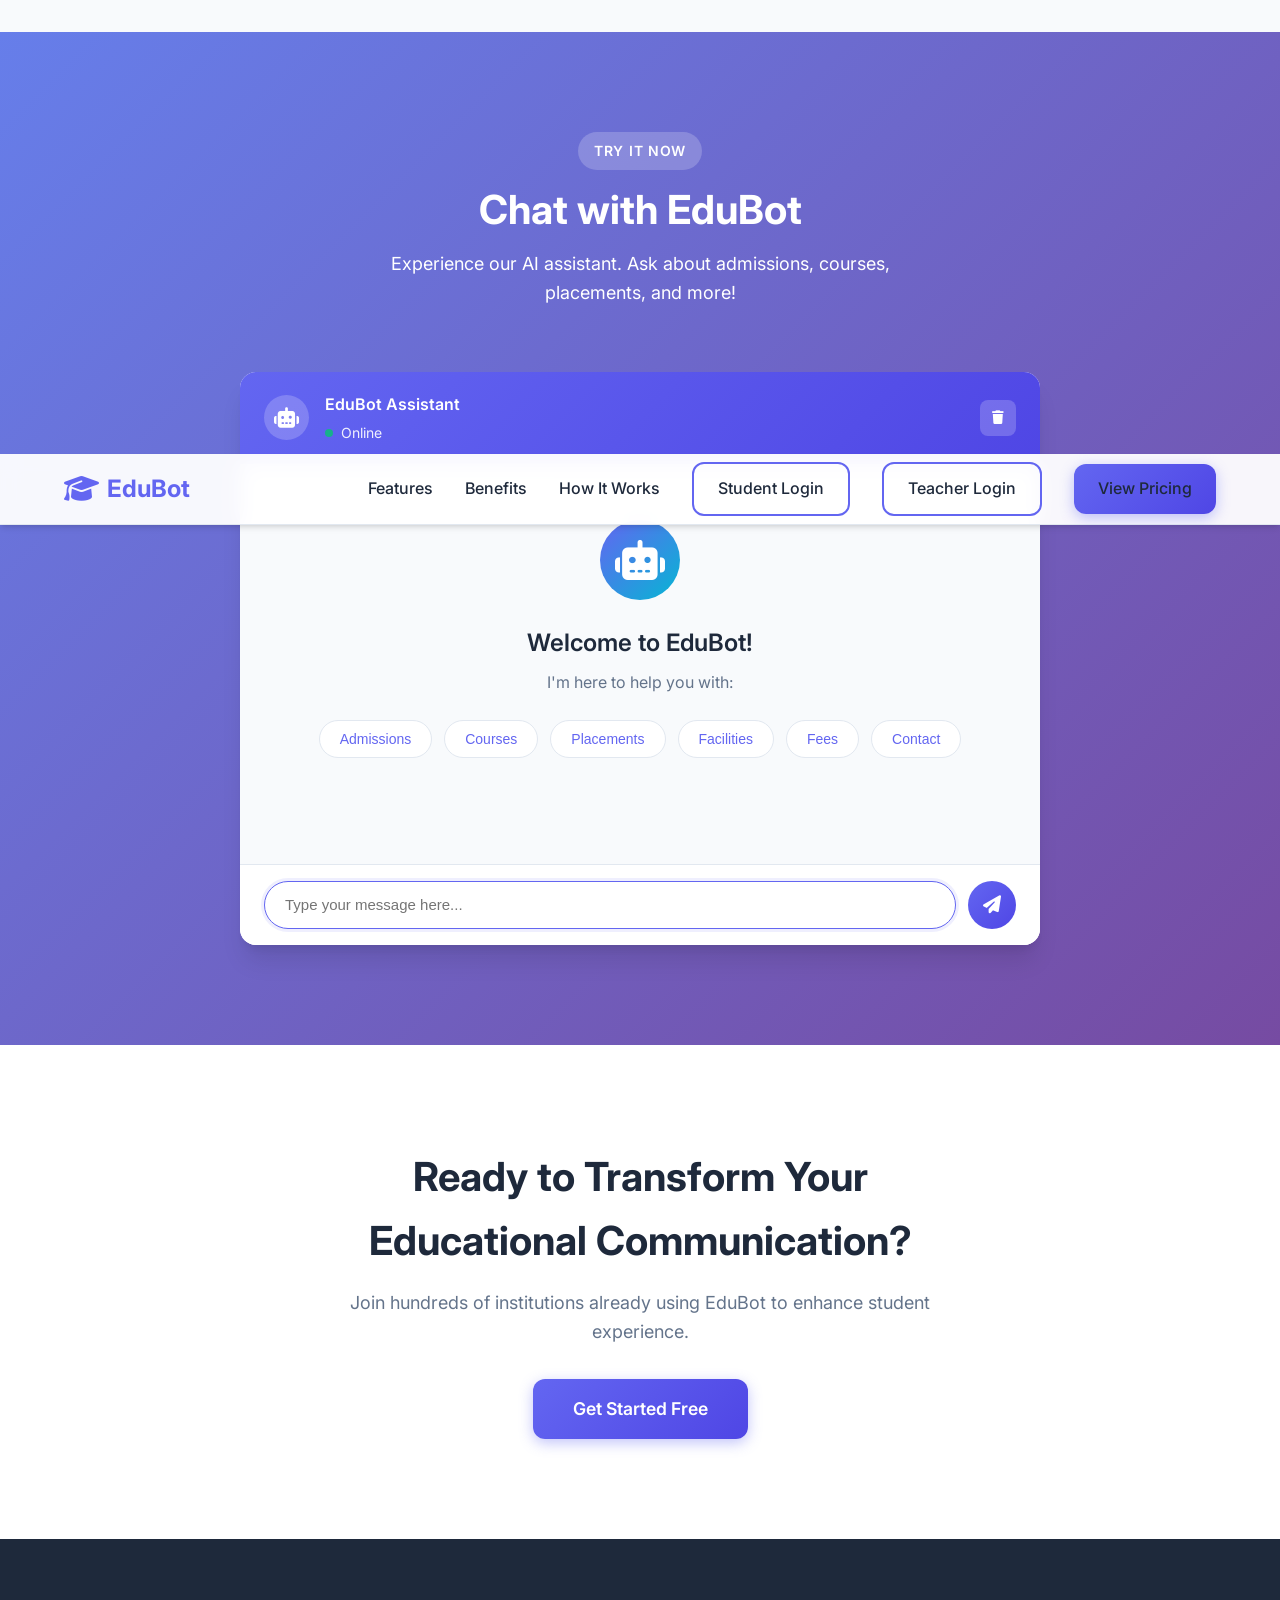
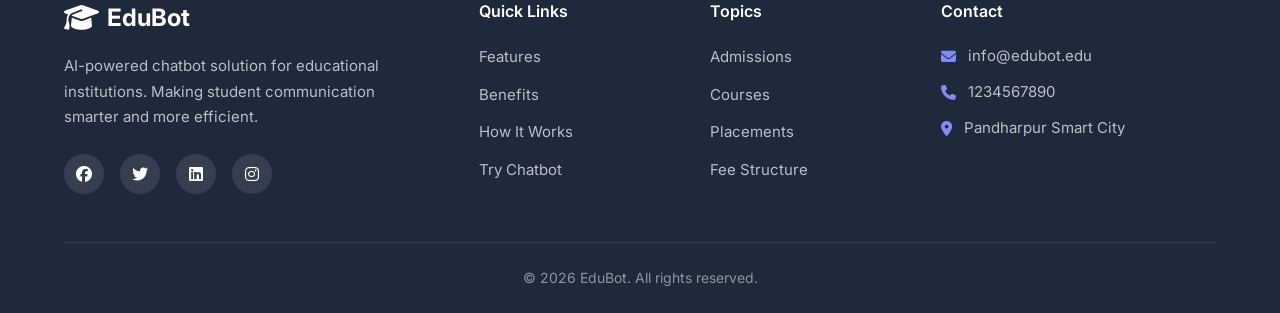
==== commit e96f68de: "auth changes" ====
--- a/frontend/templates/index.html
+++ b/frontend/templates/index.html
@@ -21,7 +21,8 @@
                 <li><a href="#benefits">Benefits</a></li>
                 <li><a href="#how-it-works">How It Works</a></li>
                 <li><a href="/login" class="btn-secondary">Student Login</a></li>
-                <li><a href="#chat-section" class="btn-primary">Try Chatbot</a></li>
+                <li><a href="/teacher-login" class="btn-secondary">Teacher Login</a></li>
+                <li><a href="#pricing" class="btn-primary">View Pricing</a></li>
             </ul>
             <div class="hamburger">
                 <span></span>
@@ -33,50 +34,82 @@
 
     <!-- Hero Section -->
     <section class="hero">
+        <!-- Floating Shapes -->
+        <div class="floating-shapes">
+            <div class="shape shape-1"></div>
+            <div class="shape shape-2"></div>
+            <div class="shape shape-3"></div>
+            <div class="shape shape-4"></div>
+        </div>
+        
         <div class="container">
             <div class="hero-content">
-                <h1>AI Chatbot for <span class="gradient-text">Education</span></h1>
-                <p>Automate your communication and admission process to quickly recruit and help students. Provide 24/7 instant support for admissions, courses, and campus queries.</p>
+                <div class="hero-badge">
+                    <i class="fas fa-sparkles"></i>
+                    <span>AI-Powered Learning Platform</span>
+                </div>
+                <h1>Learn Smarter with <span class="gradient-text">EduBot</span></h1>
+                <p>Transform your educational journey with our AI-powered platform. Get personalized learning, instant doubt resolution, and track your progress with gamified achievements.</p>
                 <div class="hero-buttons">
-                    <a href="#chat-section" class="btn-primary">Try Our Chatbot</a>
-                    <a href="#features" class="btn-secondary">Learn More</a>
+                    <a href="#pricing" class="btn-primary">
+                        <i class="fas fa-rocket"></i> Start Free Trial
+                    </a>
+                    <a href="#features" class="btn-secondary">
+                        <i class="fas fa-play-circle"></i> Watch Demo
+                    </a>
+                </div>
+                <div class="trial-badge">
+                    <i class="fas fa-gift"></i>
+                    <span><strong>30 Days Free</strong> — No Credit Card Required!</span>
                 </div>
                 <div class="hero-stats">
                     <div class="stat">
-                        <span class="stat-number">24/7</span>
-                        <span class="stat-label">Support</span>
+                        <span class="stat-number">50K+</span>
+                        <span class="stat-label">Students</span>
                     </div>
                     <div class="stat">
-                        <span class="stat-number">95%</span>
-                        <span class="stat-label">Accuracy</span>
+                        <span class="stat-number">500+</span>
+                        <span class="stat-label">Courses</span>
                     </div>
                     <div class="stat">
-                        <span class="stat-number">Instant</span>
-                        <span class="stat-label">Responses</span>
+                        <span class="stat-number">98%</span>
+                        <span class="stat-label">Success Rate</span>
                     </div>
                 </div>
             </div>
             <div class="hero-image">
-                <div class="chat-preview">
-                    <div class="chat-header">
-                        <i class="fas fa-robot"></i>
-                        <span>EduBot Assistant</span>
-                    </div>
-                    <div class="chat-messages">
-                        <div class="message bot">
-                            <div class="message-content">
-                                Hello! Welcome to our college. How can I help you today?
-                            </div>
-                        </div>
-                        <div class="message user">
-                            <div class="message-content">
-                                Tell me about admissions
-                            </div>
-                        </div>
-                        <div class="message bot">
-                            <div class="message-content">
-                                Admissions open in June! We offer various programs in Engineering, AI, and Data Science.
-                            </div>
+                <div class="hero-illustration">
+                    <div class="illustration-main">
+                        <div class="student-avatar student-1">
+                            <i class="fas fa-user-graduate"></i>
+                        </div>
+                        <div class="student-avatar student-2">
+                            <i class="fas fa-user-graduate"></i>
+                        </div>
+                        <div class="student-avatar student-3">
+                            <i class="fas fa-user-graduate"></i>
+                        </div>
+                        <div class="bot-avatar-main">
+                            <i class="fas fa-robot"></i>
+                        </div>
+                        <div class="connection-lines">
+                            <span></span>
+                            <span></span>
+                            <span></span>
+                        </div>
+                    </div>
+                    <div class="floating-cards">
+                        <div class="float-card card-1">
+                            <i class="fas fa-trophy"></i>
+                            <span>Level Up!</span>
+                        </div>
+                        <div class="float-card card-2">
+                            <i class="fas fa-certificate"></i>
+                            <span>Certified</span>
+                        </div>
+                        <div class="float-card card-3">
+                            <i class="fas fa-star"></i>
+                            <span>4.9 Rating</span>
                         </div>
                     </div>
                 </div>
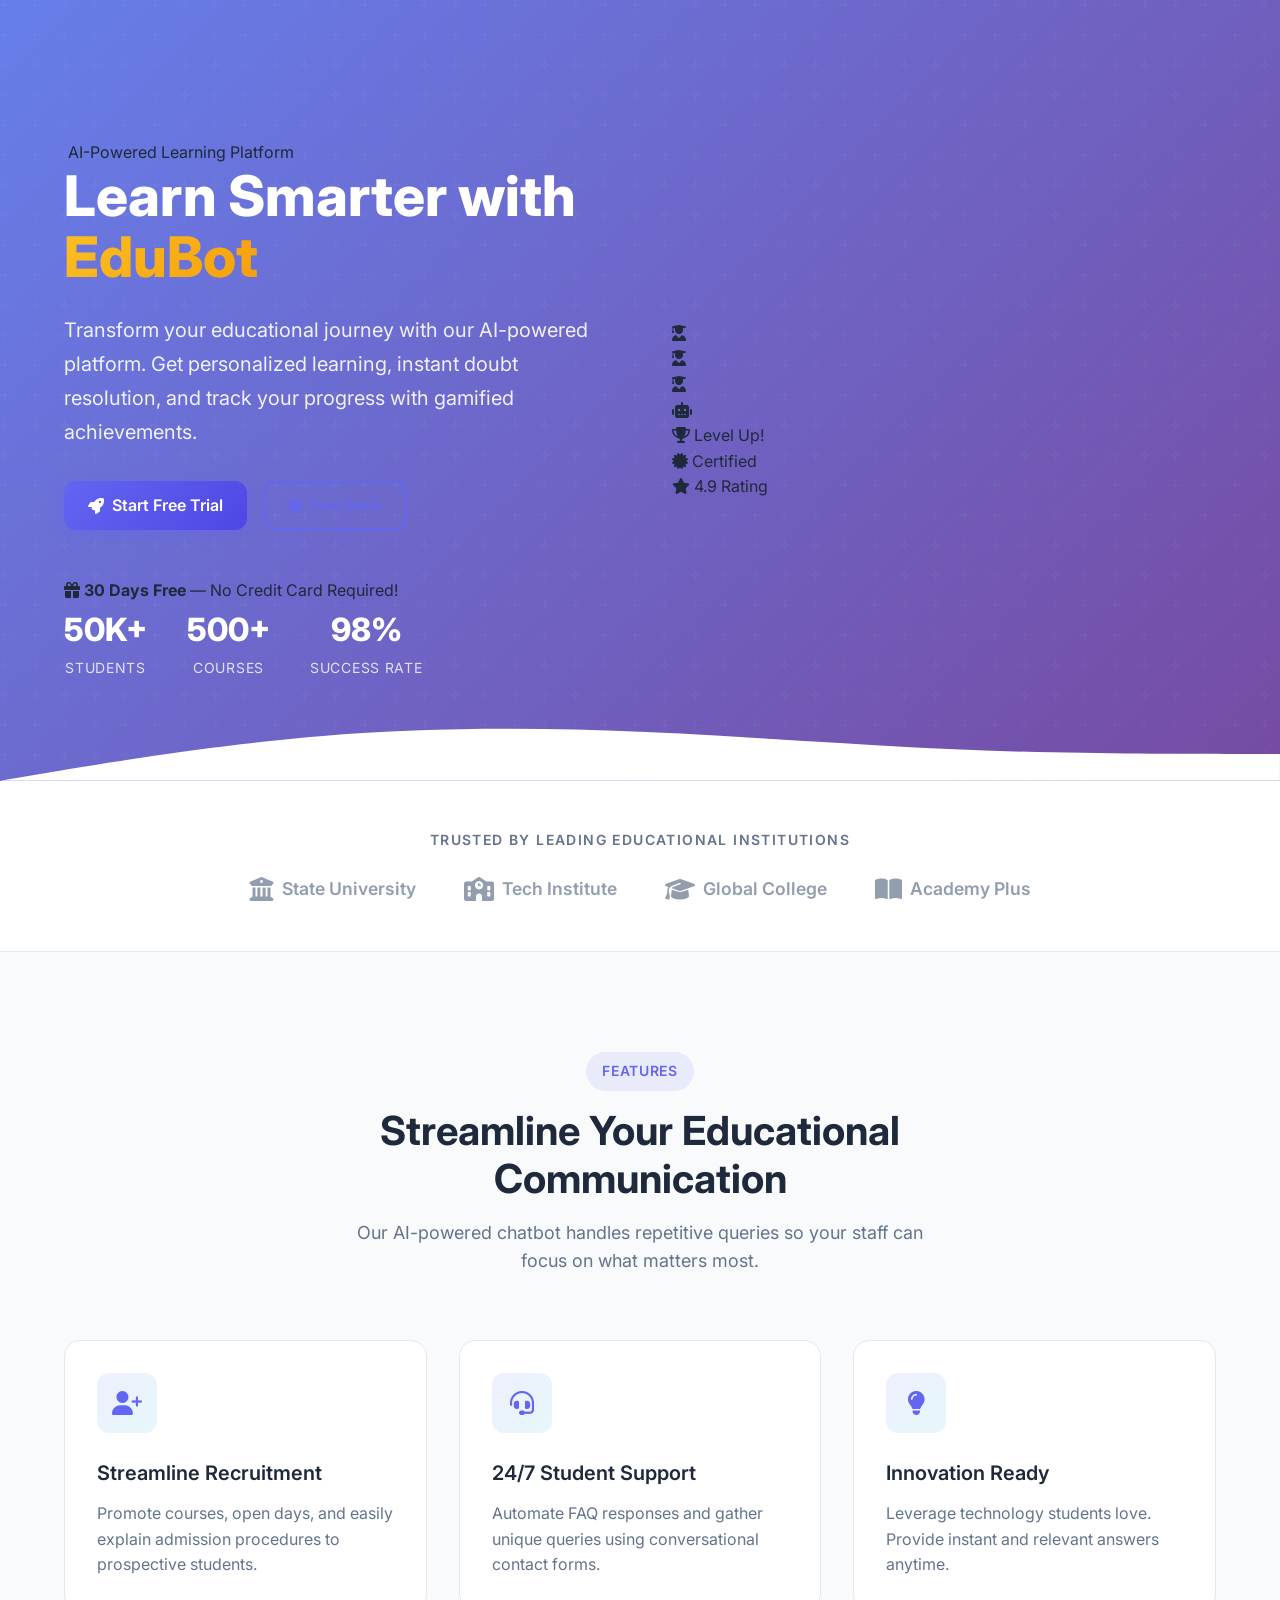
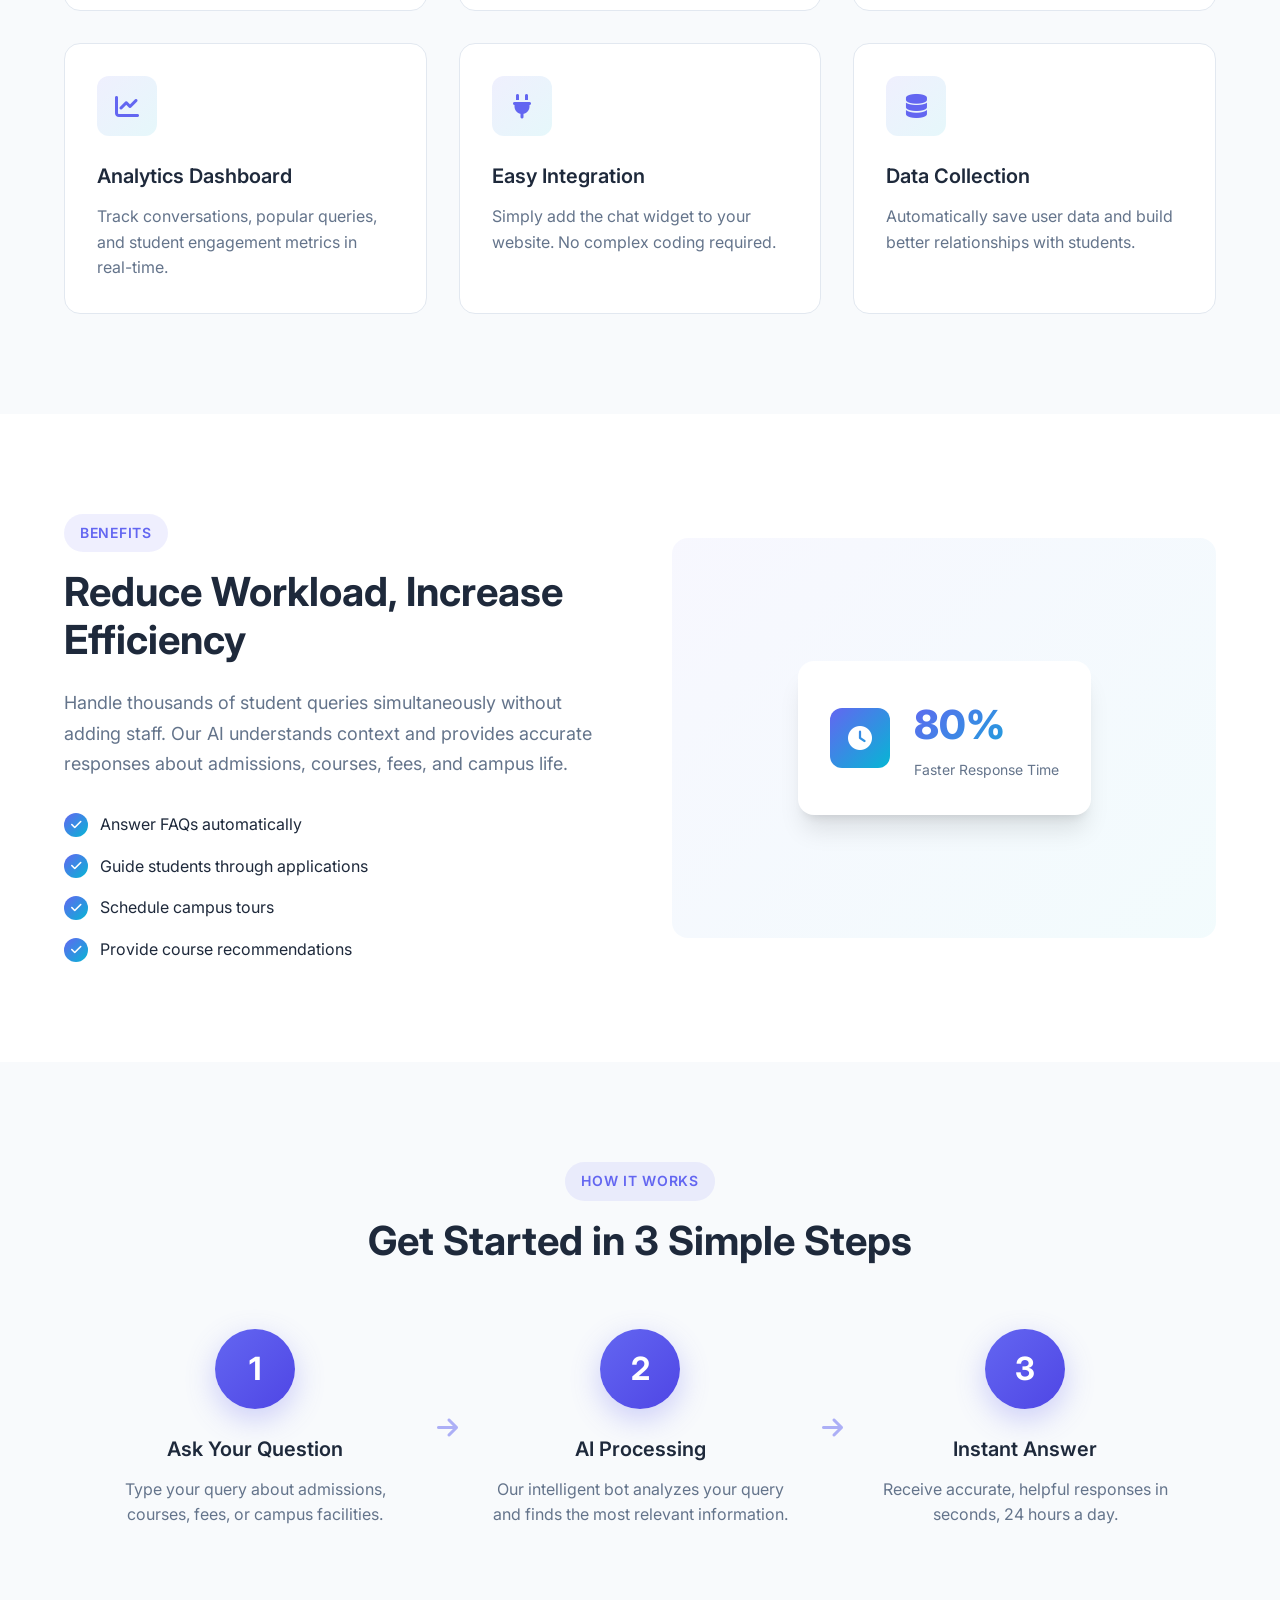
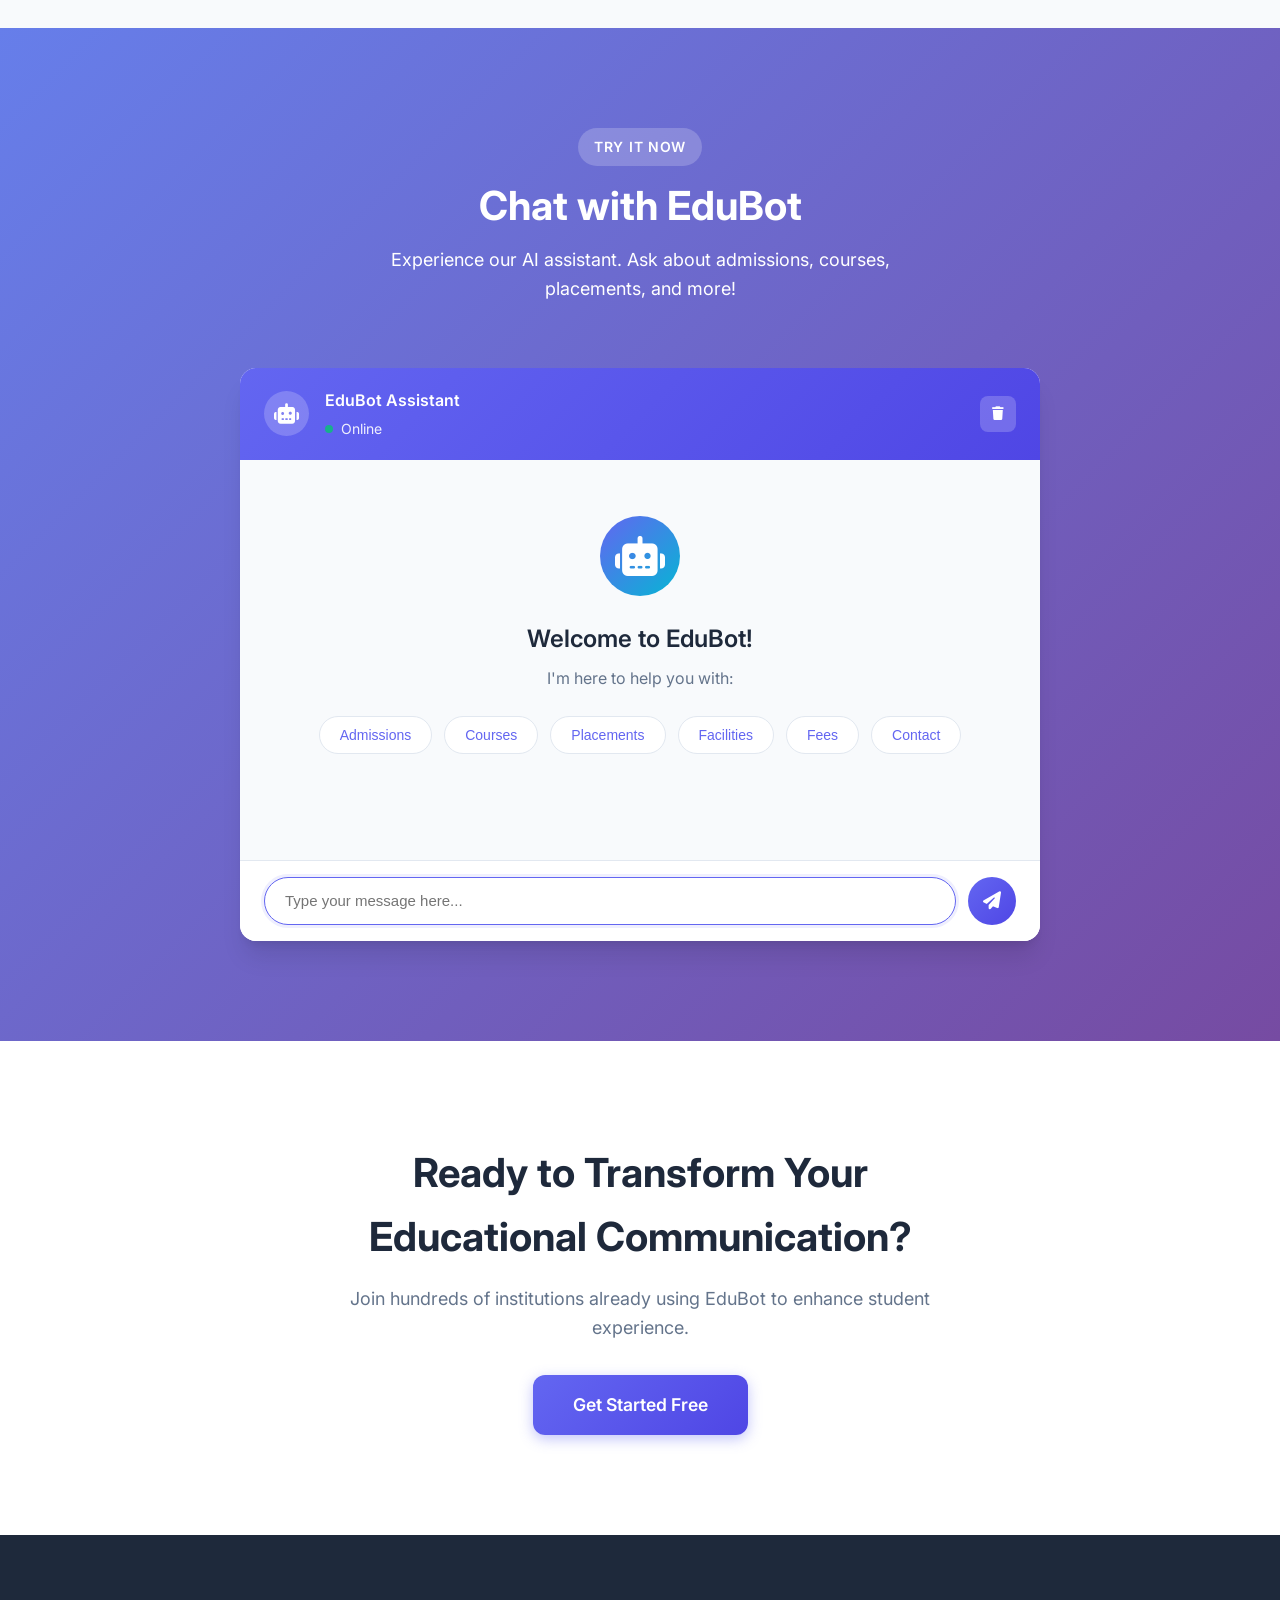
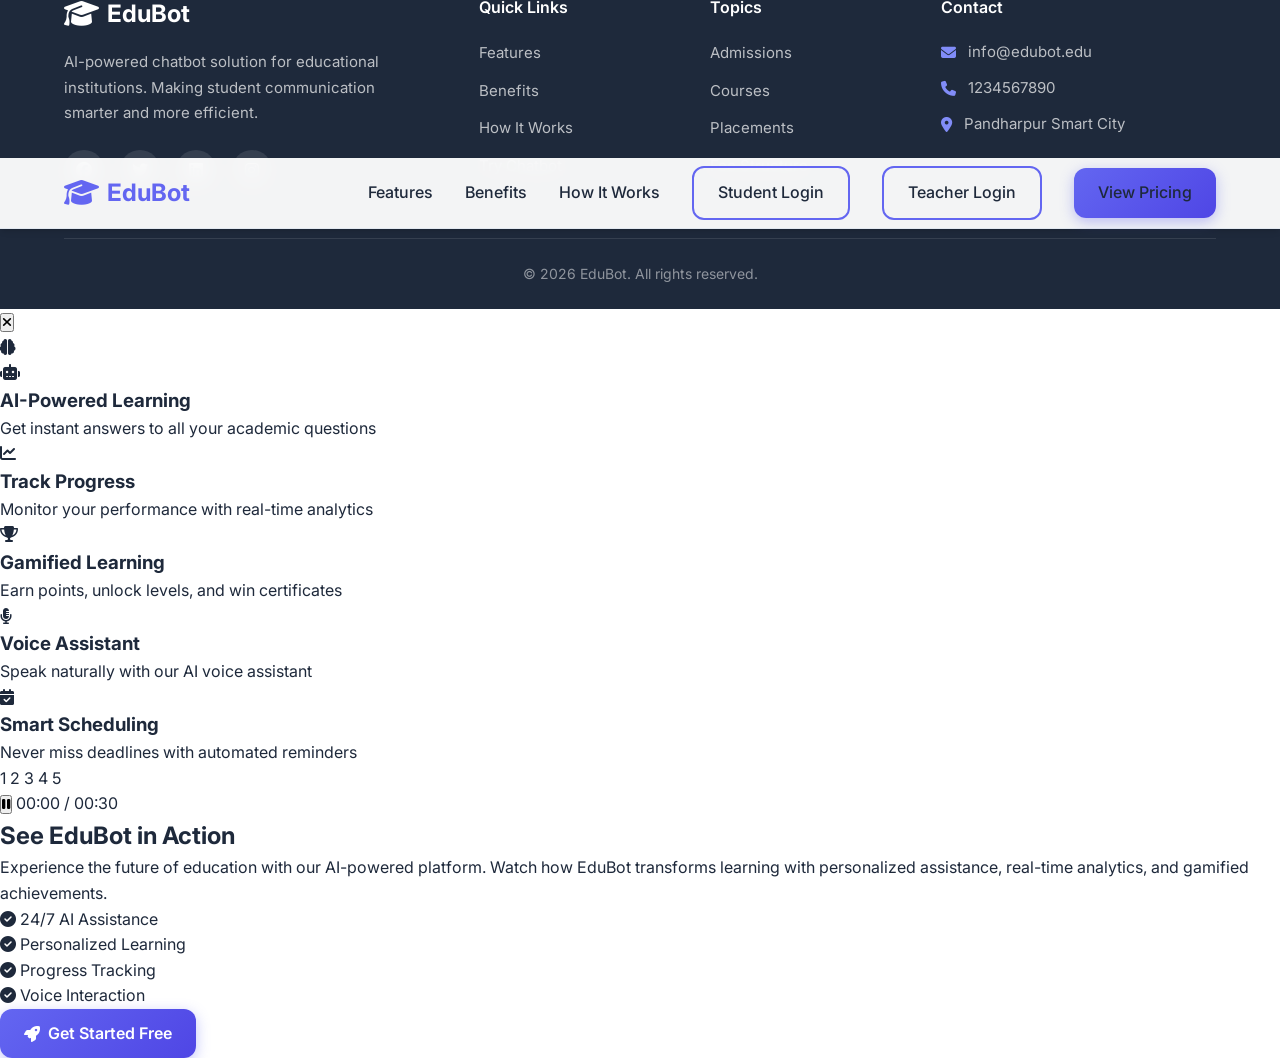
==== commit a7fc0e0b: "Added authentication feature" ====
--- a/frontend/templates/index.html
+++ b/frontend/templates/index.html
@@ -54,9 +54,9 @@
                     <a href="#pricing" class="btn-primary">
                         <i class="fas fa-rocket"></i> Start Free Trial
                     </a>
-                    <a href="#features" class="btn-secondary">
-                        <i class="fas fa-play-circle"></i> Watch Demo
-                    </a>
+                    <button class="btn-secondary btn-demo" onclick="openDemoVideo()">
+                        <i class="fas fa-play-circle"></i> View Demo
+                    </button>
                 </div>
                 <div class="trial-badge">
                     <i class="fas fa-gift"></i>
@@ -372,6 +372,116 @@
         </div>
     </footer>
 
+    <!-- Demo Video Modal -->
+    <div id="demoVideoModal" class="demo-modal">
+        <div class="demo-modal-overlay" onclick="closeDemoVideo()"></div>
+        <div class="demo-modal-content">
+            <button class="demo-close-btn" onclick="closeDemoVideo()">
+                <i class="fas fa-times"></i>
+            </button>
+            
+            <div class="demo-video-container">
+                <!-- Animated AI Demo Video Placeholder -->
+                <div class="demo-video-player" id="demoVideoPlayer">
+                    <div class="video-animation">
+                        <!-- AI Brain Animation -->
+                        <div class="ai-brain">
+                            <div class="brain-core">
+                                <i class="fas fa-brain"></i>
+                            </div>
+                            <div class="brain-particles">
+                                <span></span><span></span><span></span>
+                                <span></span><span></span><span></span>
+                                <span></span><span></span><span></span>
+                            </div>
+                            <div class="brain-rings">
+                                <span></span><span></span><span></span>
+                            </div>
+                        </div>
+                        
+                        <!-- Feature Showcase -->
+                        <div class="feature-showcase">
+                            <div class="showcase-item active" data-step="1">
+                                <i class="fas fa-robot"></i>
+                                <h3>AI-Powered Learning</h3>
+                                <p>Get instant answers to all your academic questions</p>
+                            </div>
+                            <div class="showcase-item" data-step="2">
+                                <i class="fas fa-chart-line"></i>
+                                <h3>Track Progress</h3>
+                                <p>Monitor your performance with real-time analytics</p>
+                            </div>
+                            <div class="showcase-item" data-step="3">
+                                <i class="fas fa-trophy"></i>
+                                <h3>Gamified Learning</h3>
+                                <p>Earn points, unlock levels, and win certificates</p>
+                            </div>
+                            <div class="showcase-item" data-step="4">
+                                <i class="fas fa-microphone-alt"></i>
+                                <h3>Voice Assistant</h3>
+                                <p>Speak naturally with our AI voice assistant</p>
+                            </div>
+                            <div class="showcase-item" data-step="5">
+                                <i class="fas fa-calendar-check"></i>
+                                <h3>Smart Scheduling</h3>
+                                <p>Never miss deadlines with automated reminders</p>
+                            </div>
+                        </div>
+                        
+                        <!-- Progress Bar -->
+                        <div class="demo-progress">
+                            <div class="progress-bar">
+                                <div class="progress-fill" id="demoProgressFill"></div>
+                            </div>
+                            <div class="progress-steps">
+                                <span class="active">1</span>
+                                <span>2</span>
+                                <span>3</span>
+                                <span>4</span>
+                                <span>5</span>
+                            </div>
+                        </div>
+                        
+                        <!-- Play/Pause Controls -->
+                        <div class="demo-controls">
+                            <button class="demo-btn" id="demoPlayBtn" onclick="toggleDemoPlayback()">
+                                <i class="fas fa-pause"></i>
+                            </button>
+                            <span class="demo-time" id="demoTime">00:00 / 00:30</span>
+                        </div>
+                    </div>
+                </div>
+                
+                <!-- Video Info -->
+                <div class="demo-video-info">
+                    <h2>See EduBot in Action</h2>
+                    <p>Experience the future of education with our AI-powered platform. Watch how EduBot transforms learning with personalized assistance, real-time analytics, and gamified achievements.</p>
+                    <div class="demo-features-list">
+                        <div class="demo-feature">
+                            <i class="fas fa-check-circle"></i>
+                            <span>24/7 AI Assistance</span>
+                        </div>
+                        <div class="demo-feature">
+                            <i class="fas fa-check-circle"></i>
+                            <span>Personalized Learning</span>
+                        </div>
+                        <div class="demo-feature">
+                            <i class="fas fa-check-circle"></i>
+                            <span>Progress Tracking</span>
+                        </div>
+                        <div class="demo-feature">
+                            <i class="fas fa-check-circle"></i>
+                            <span>Voice Interaction</span>
+                        </div>
+                    </div>
+                    <a href="/login" class="btn-primary btn-get-started">
+                        <i class="fas fa-rocket"></i> Get Started Free
+                    </a>
+                </div>
+            </div>
+        </div>
+    </div>
+
     <script src="/static/script.js"></script>
 </body>
 </html>
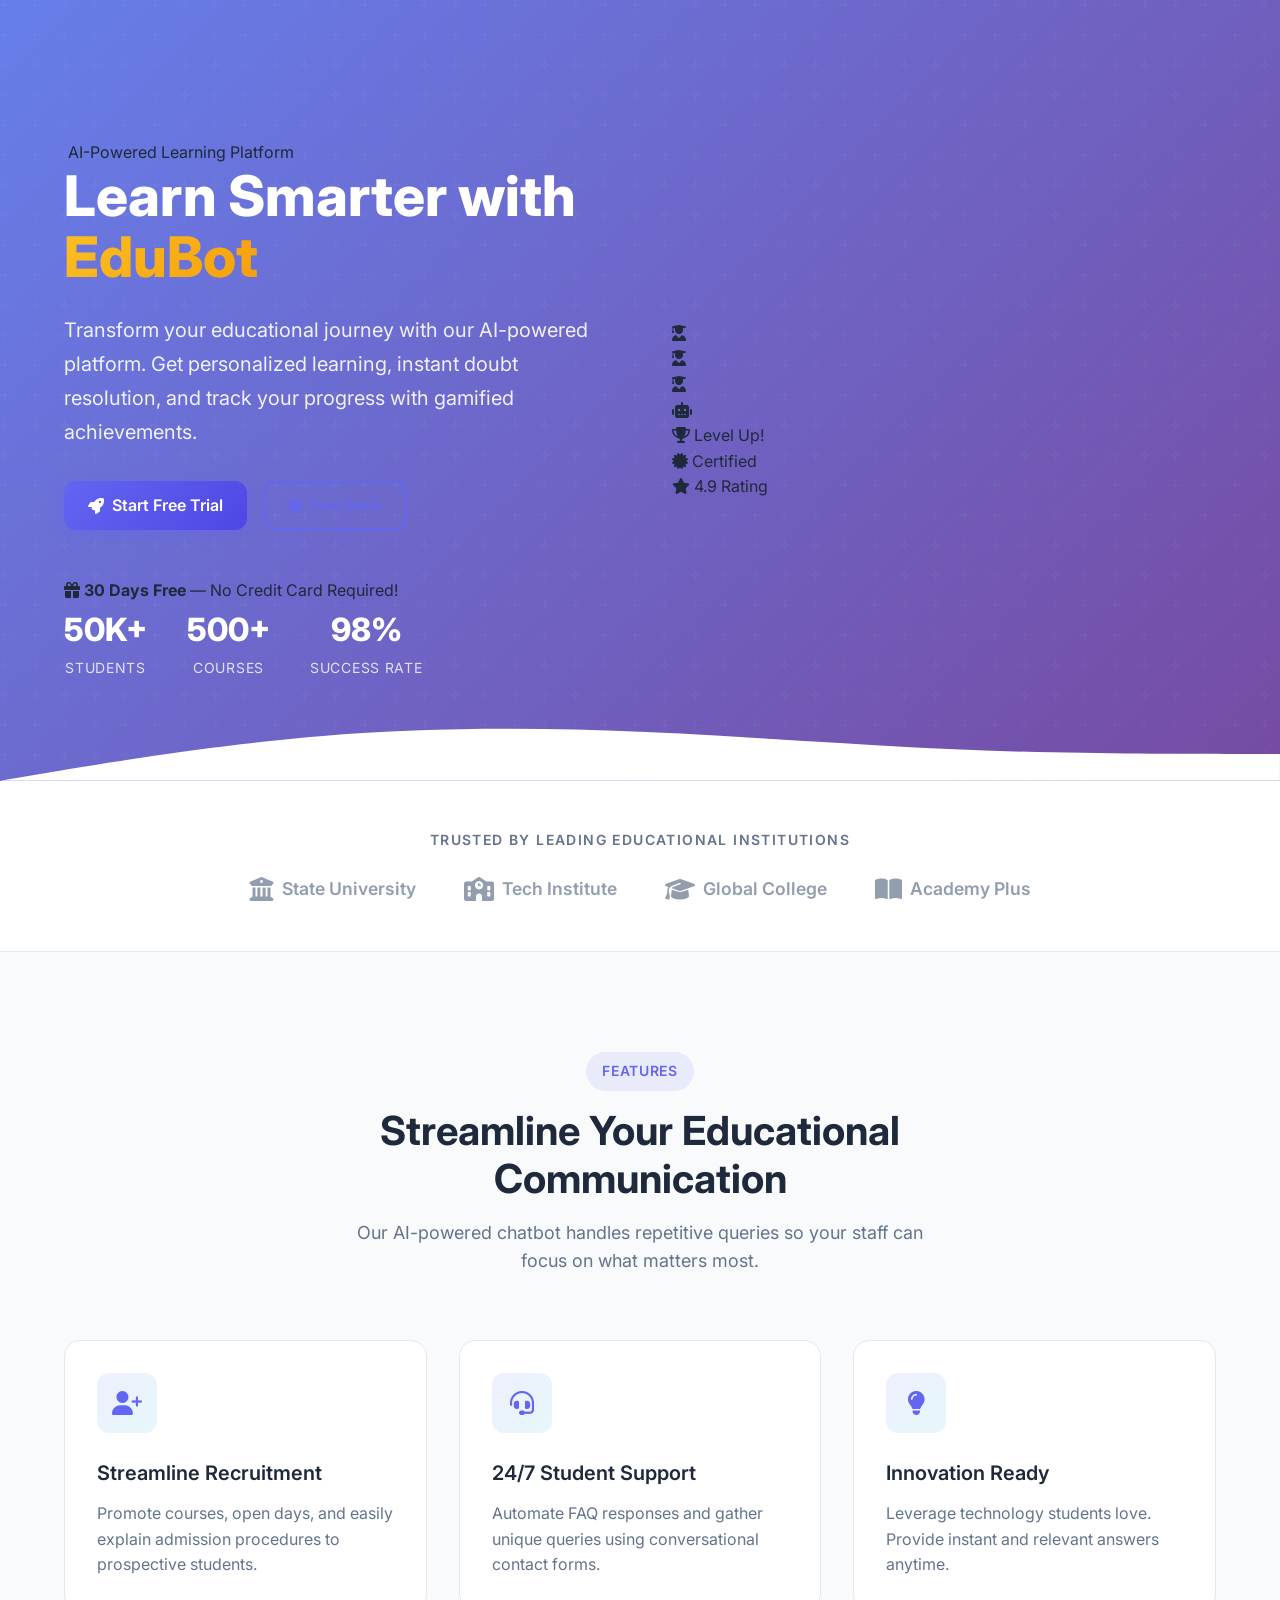
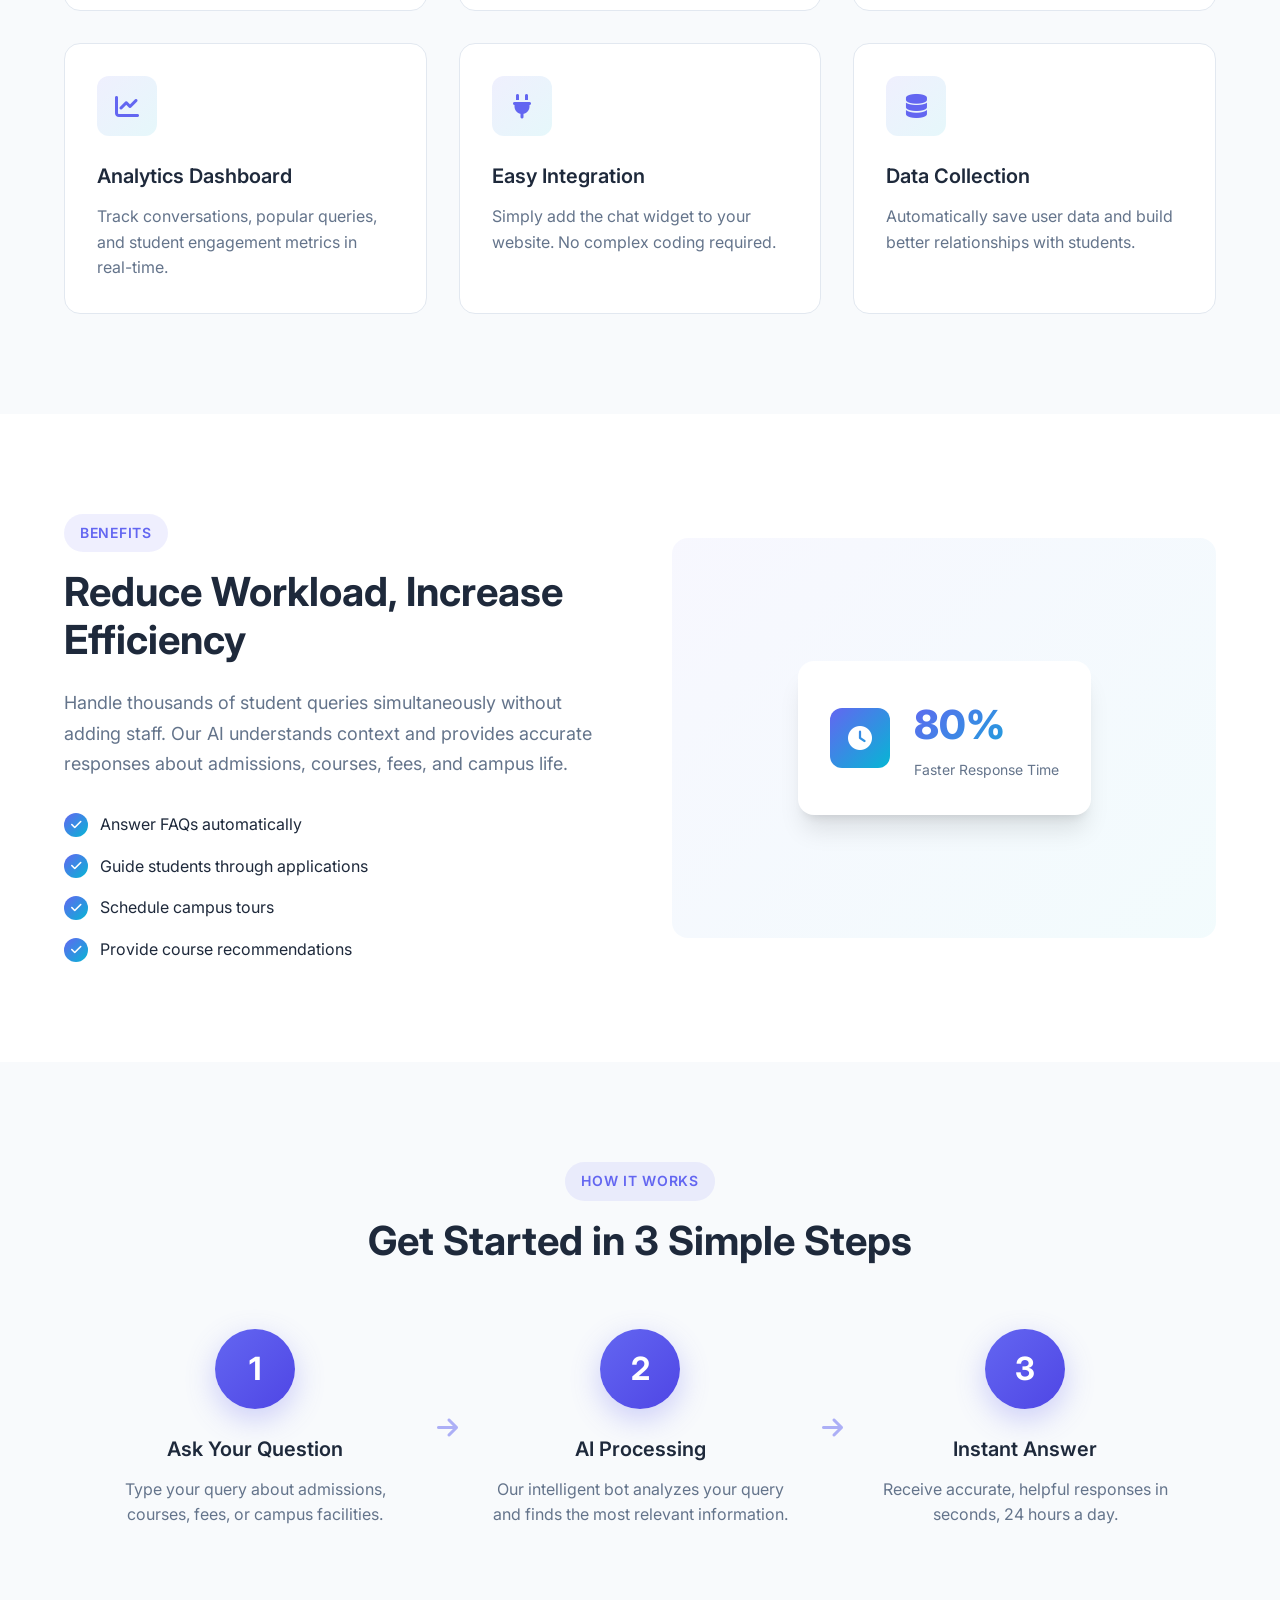
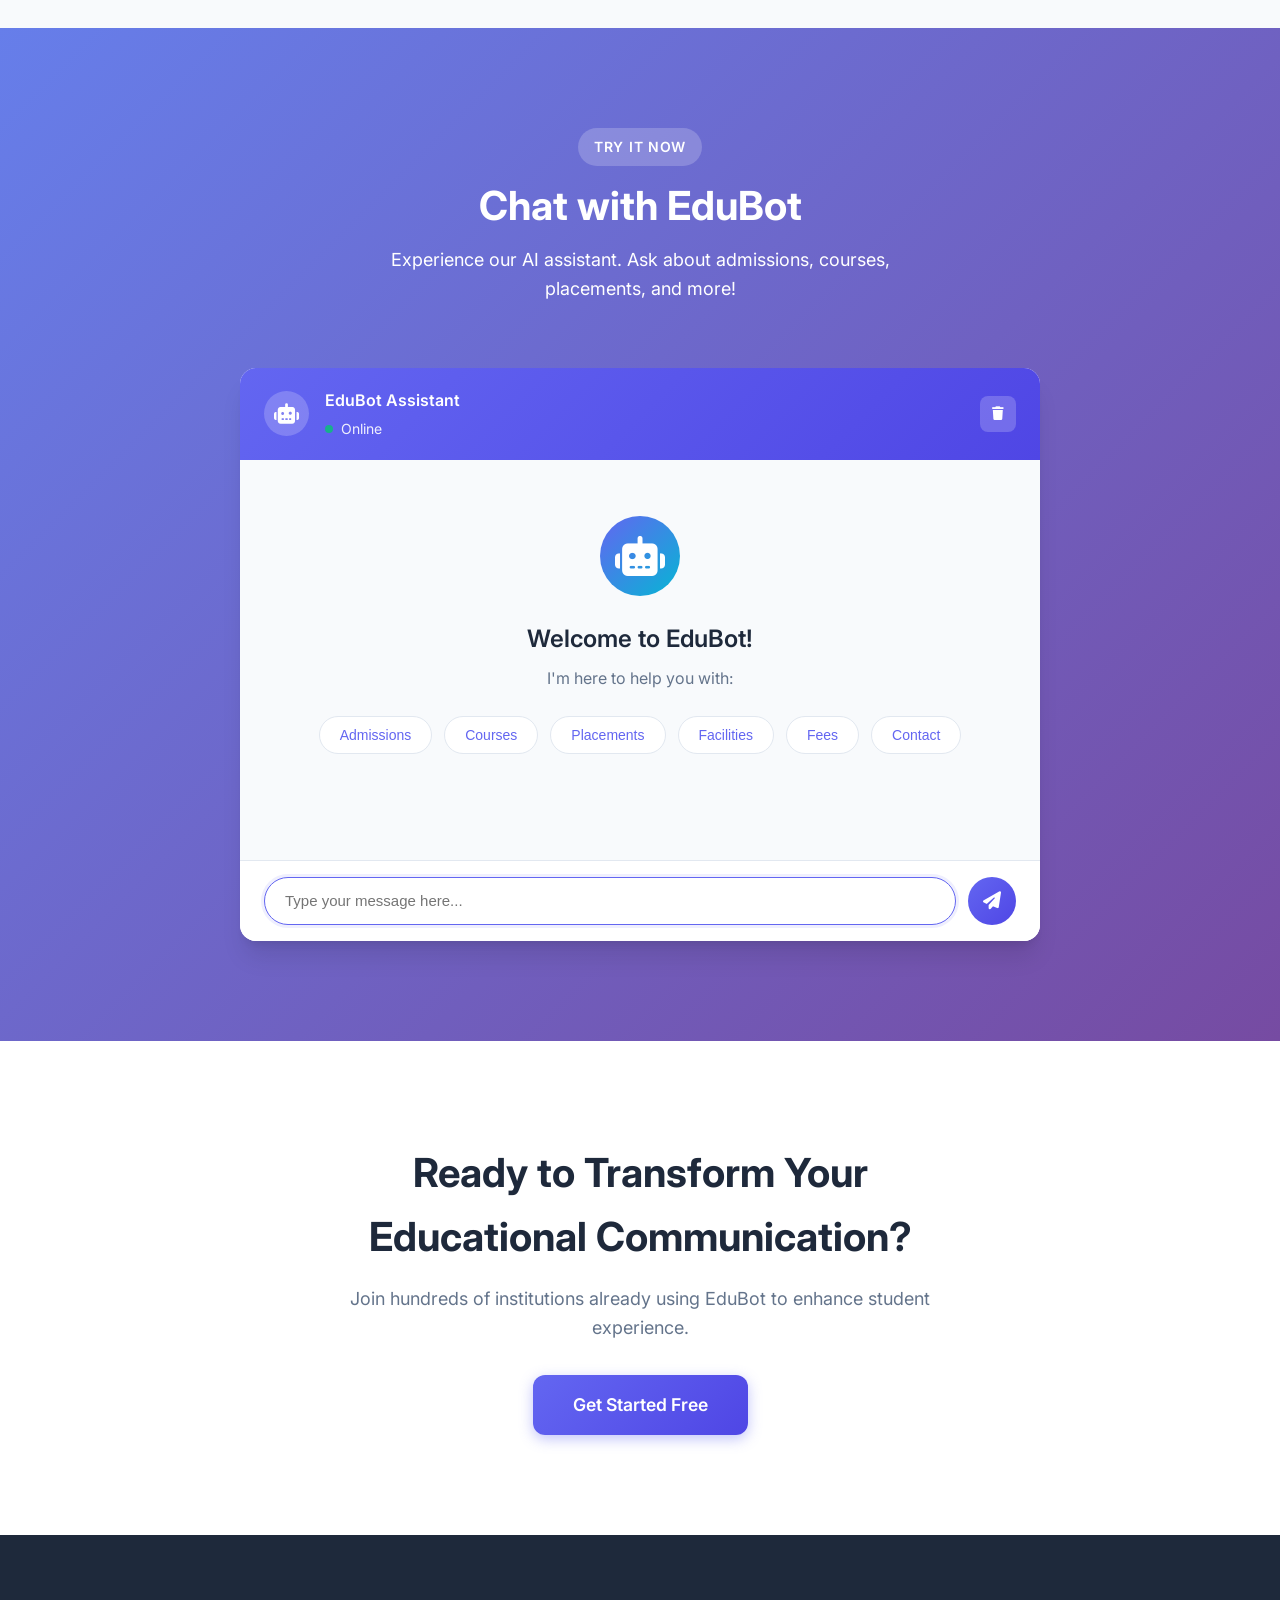
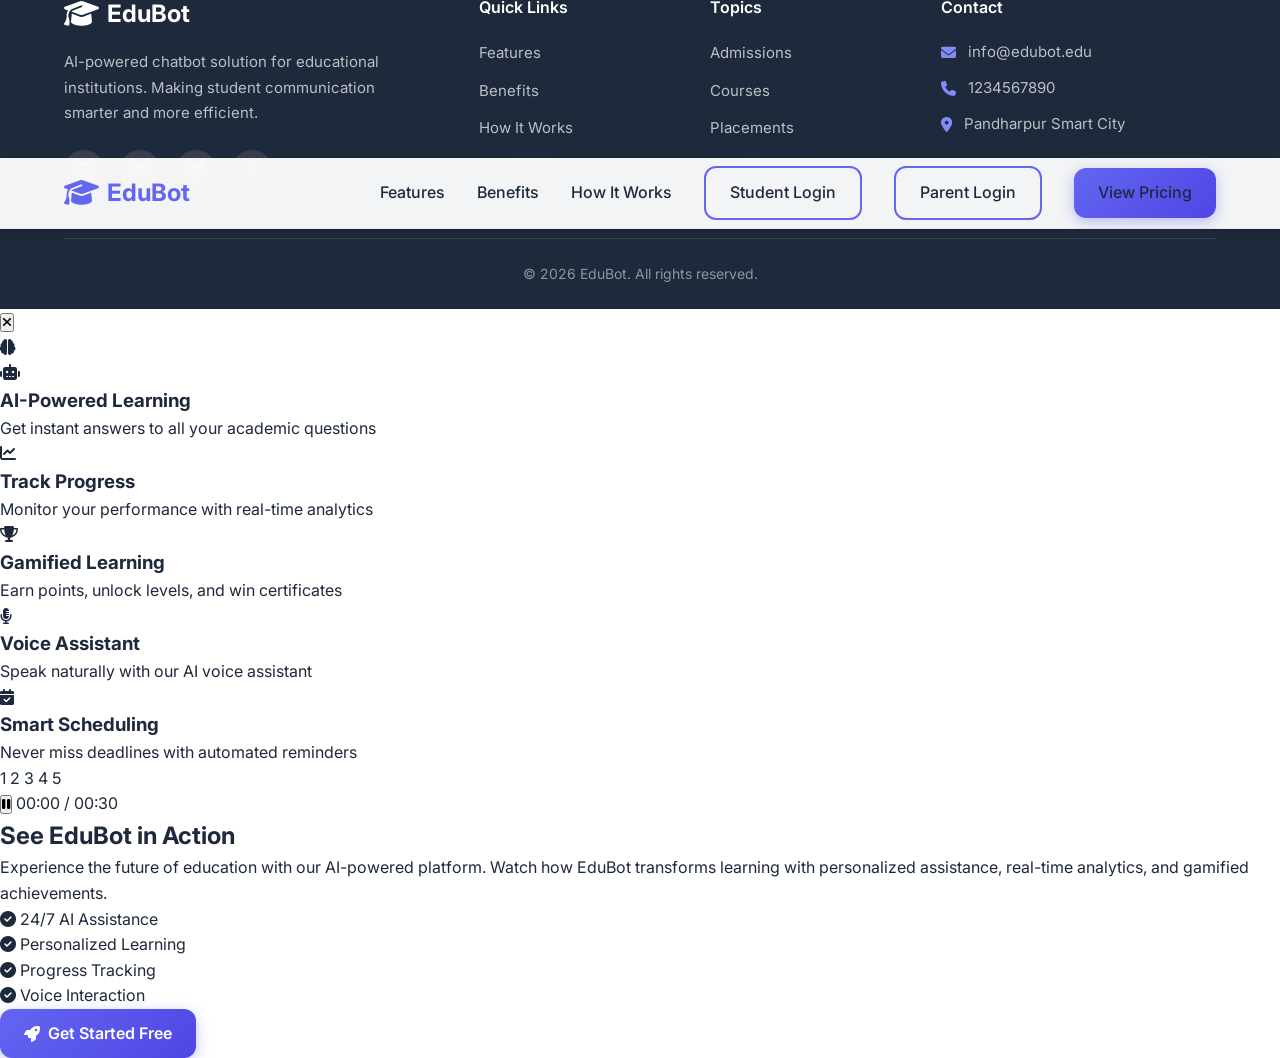
==== commit ada4951d: "Added authentication feature" ====
--- a/frontend/templates/index.html
+++ b/frontend/templates/index.html
@@ -21,7 +21,7 @@
                 <li><a href="#benefits">Benefits</a></li>
                 <li><a href="#how-it-works">How It Works</a></li>
                 <li><a href="/login" class="btn-secondary">Student Login</a></li>
-                <li><a href="/teacher-login" class="btn-secondary">Teacher Login</a></li>
+                <li><a href="/parent-login" class="btn-secondary">Parent Login</a></li>
                 <li><a href="#pricing" class="btn-primary">View Pricing</a></li>
             </ul>
             <div class="hamburger">
